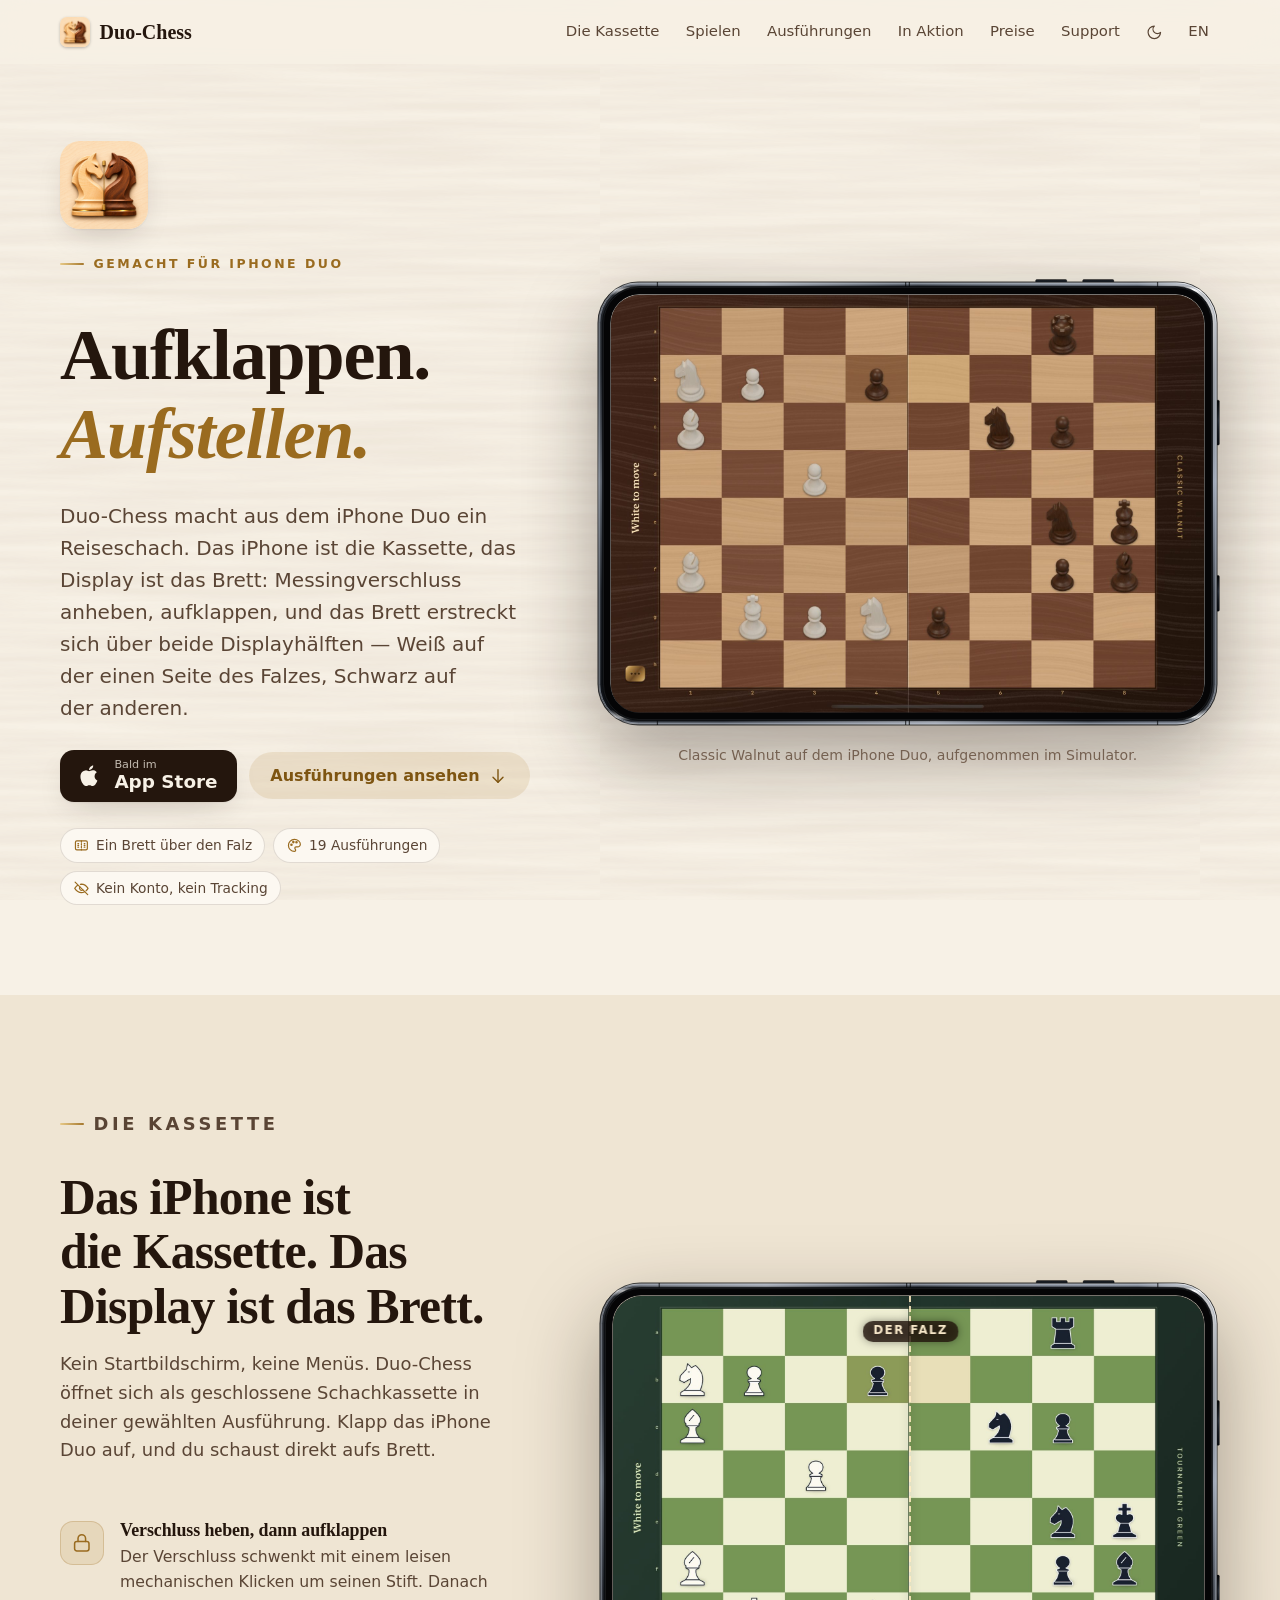
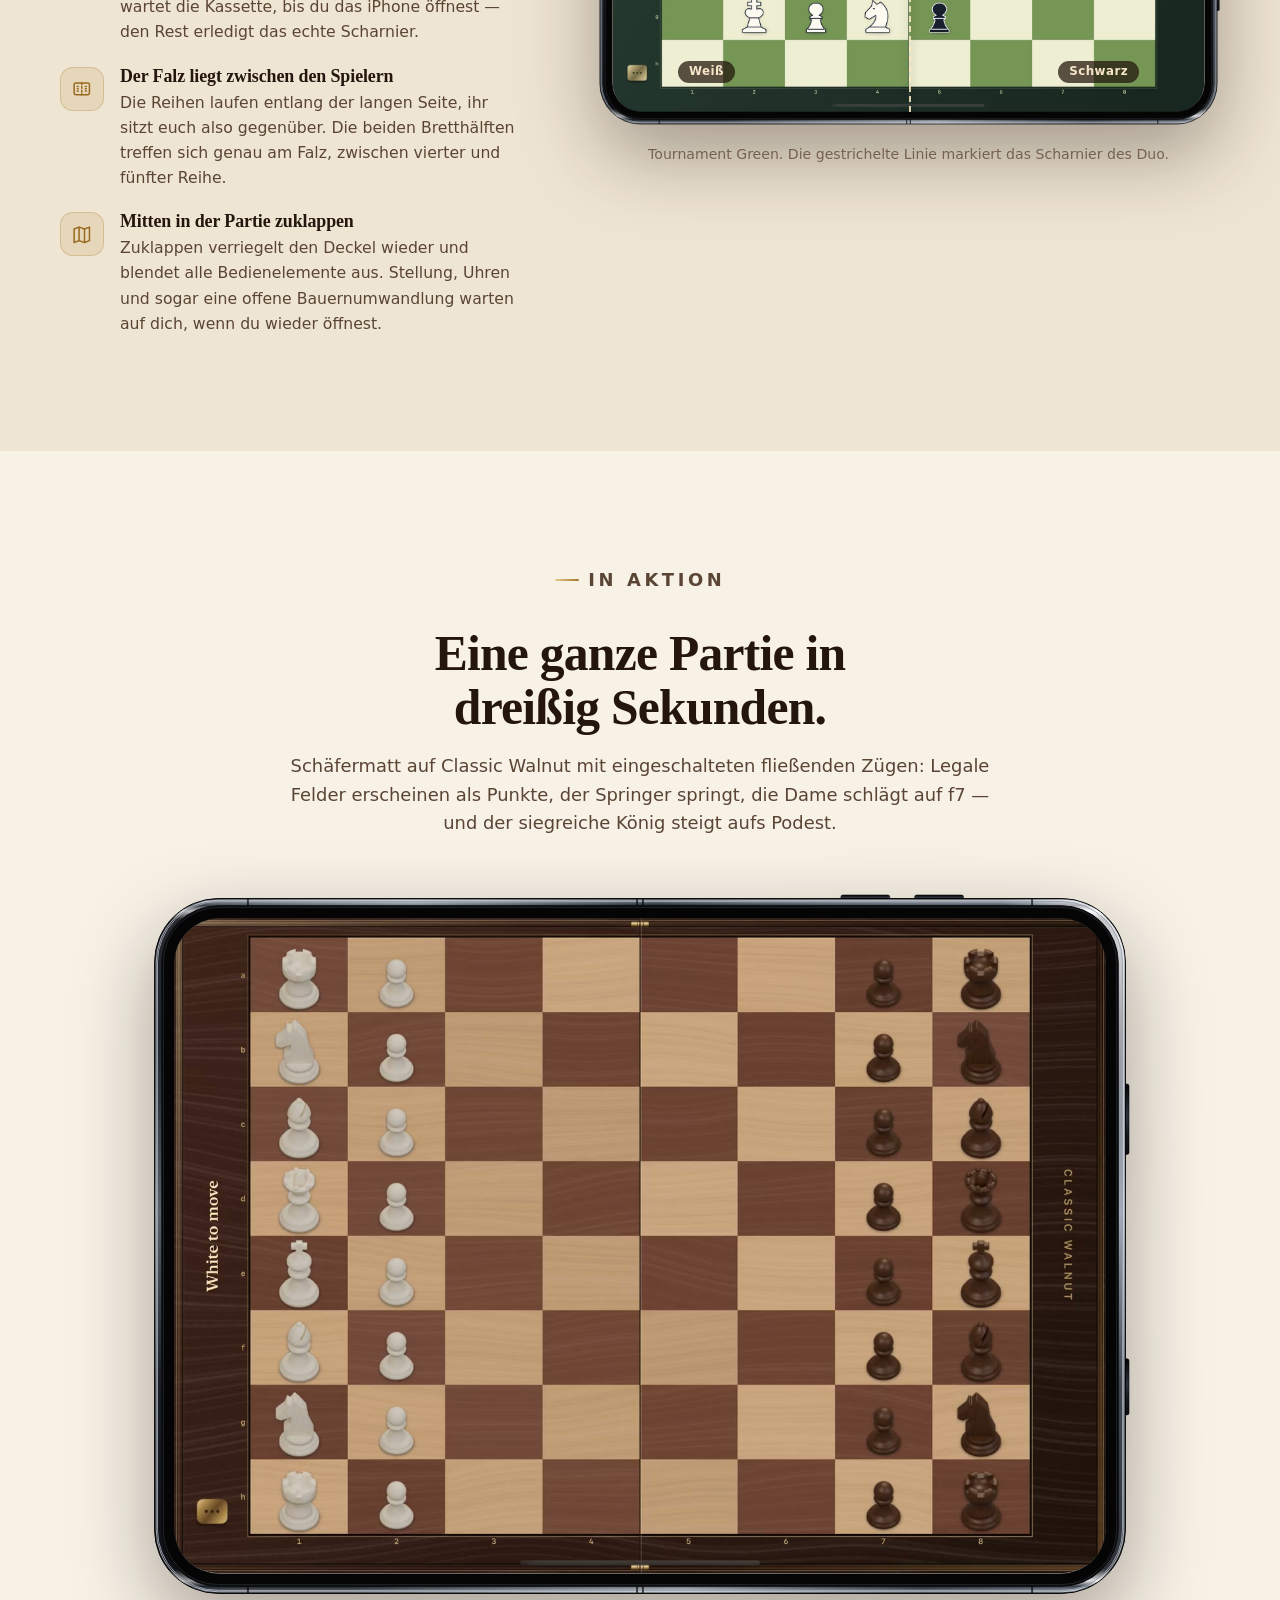
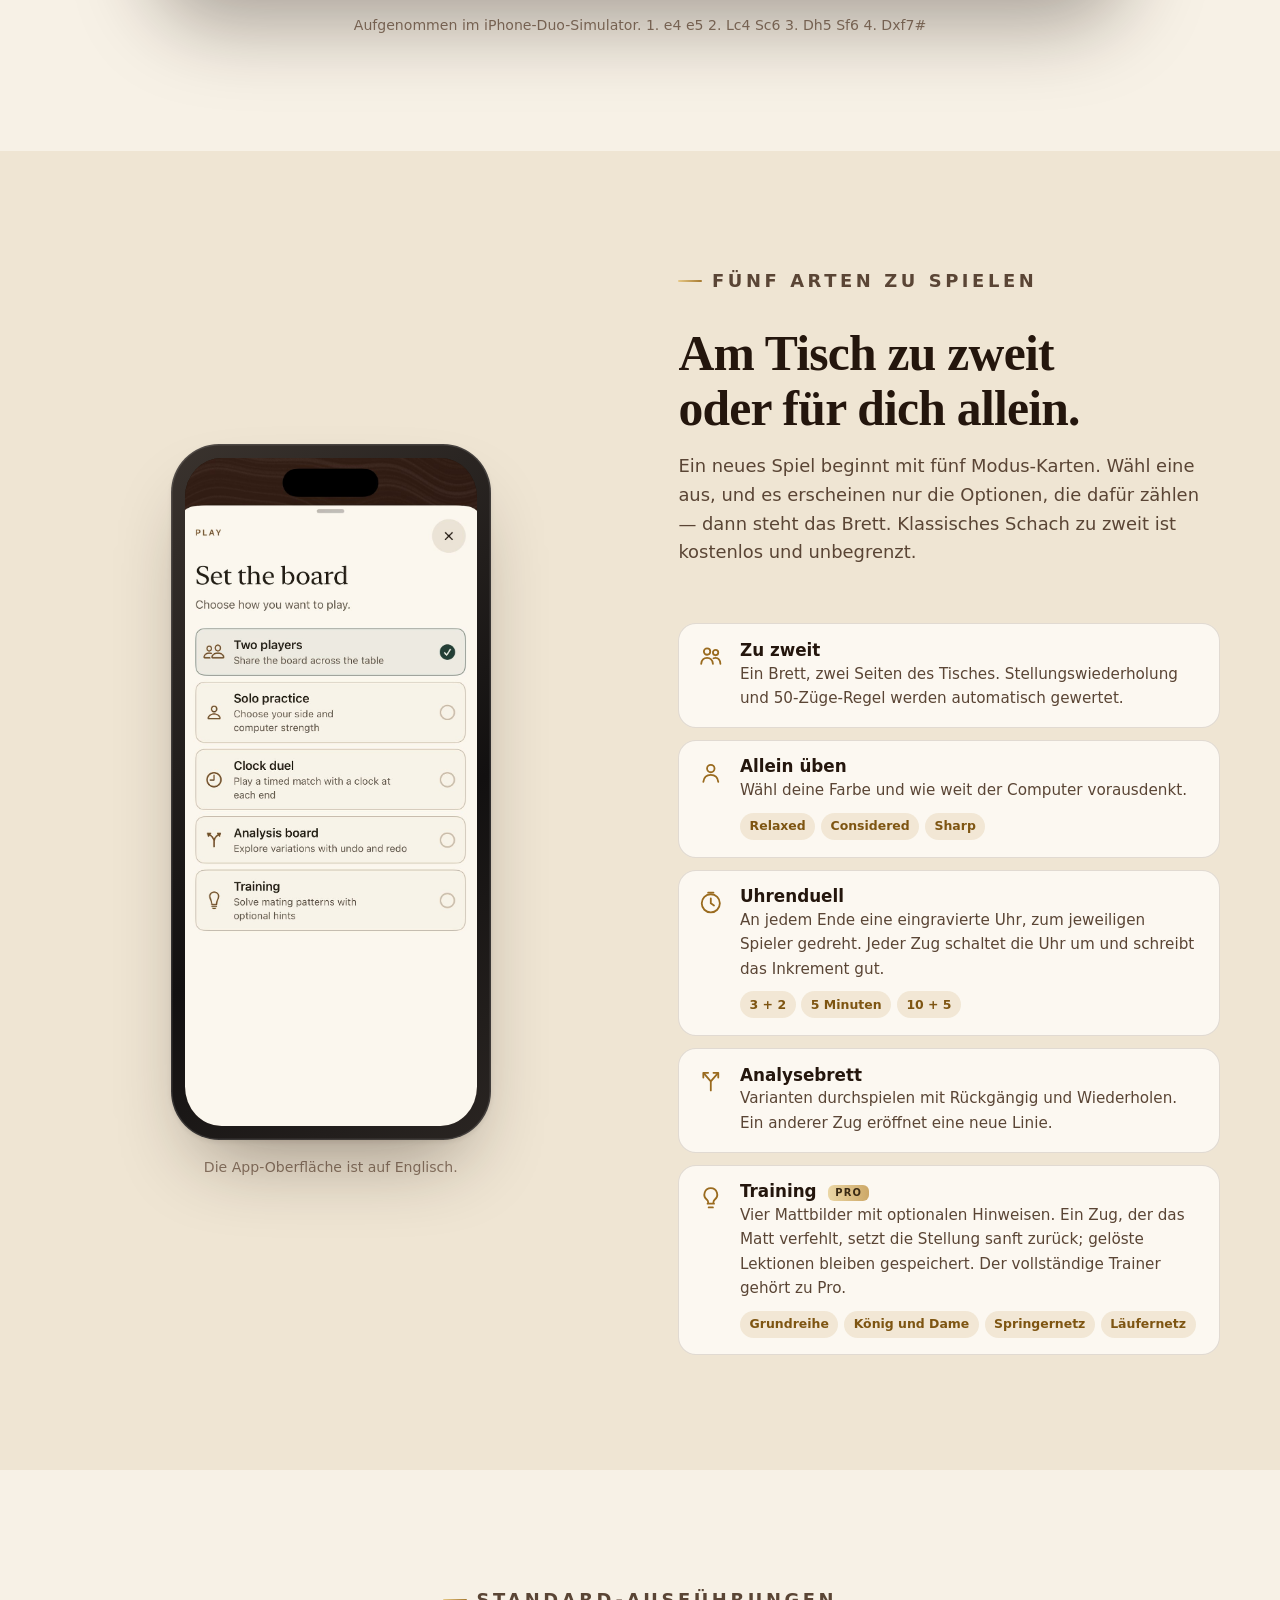
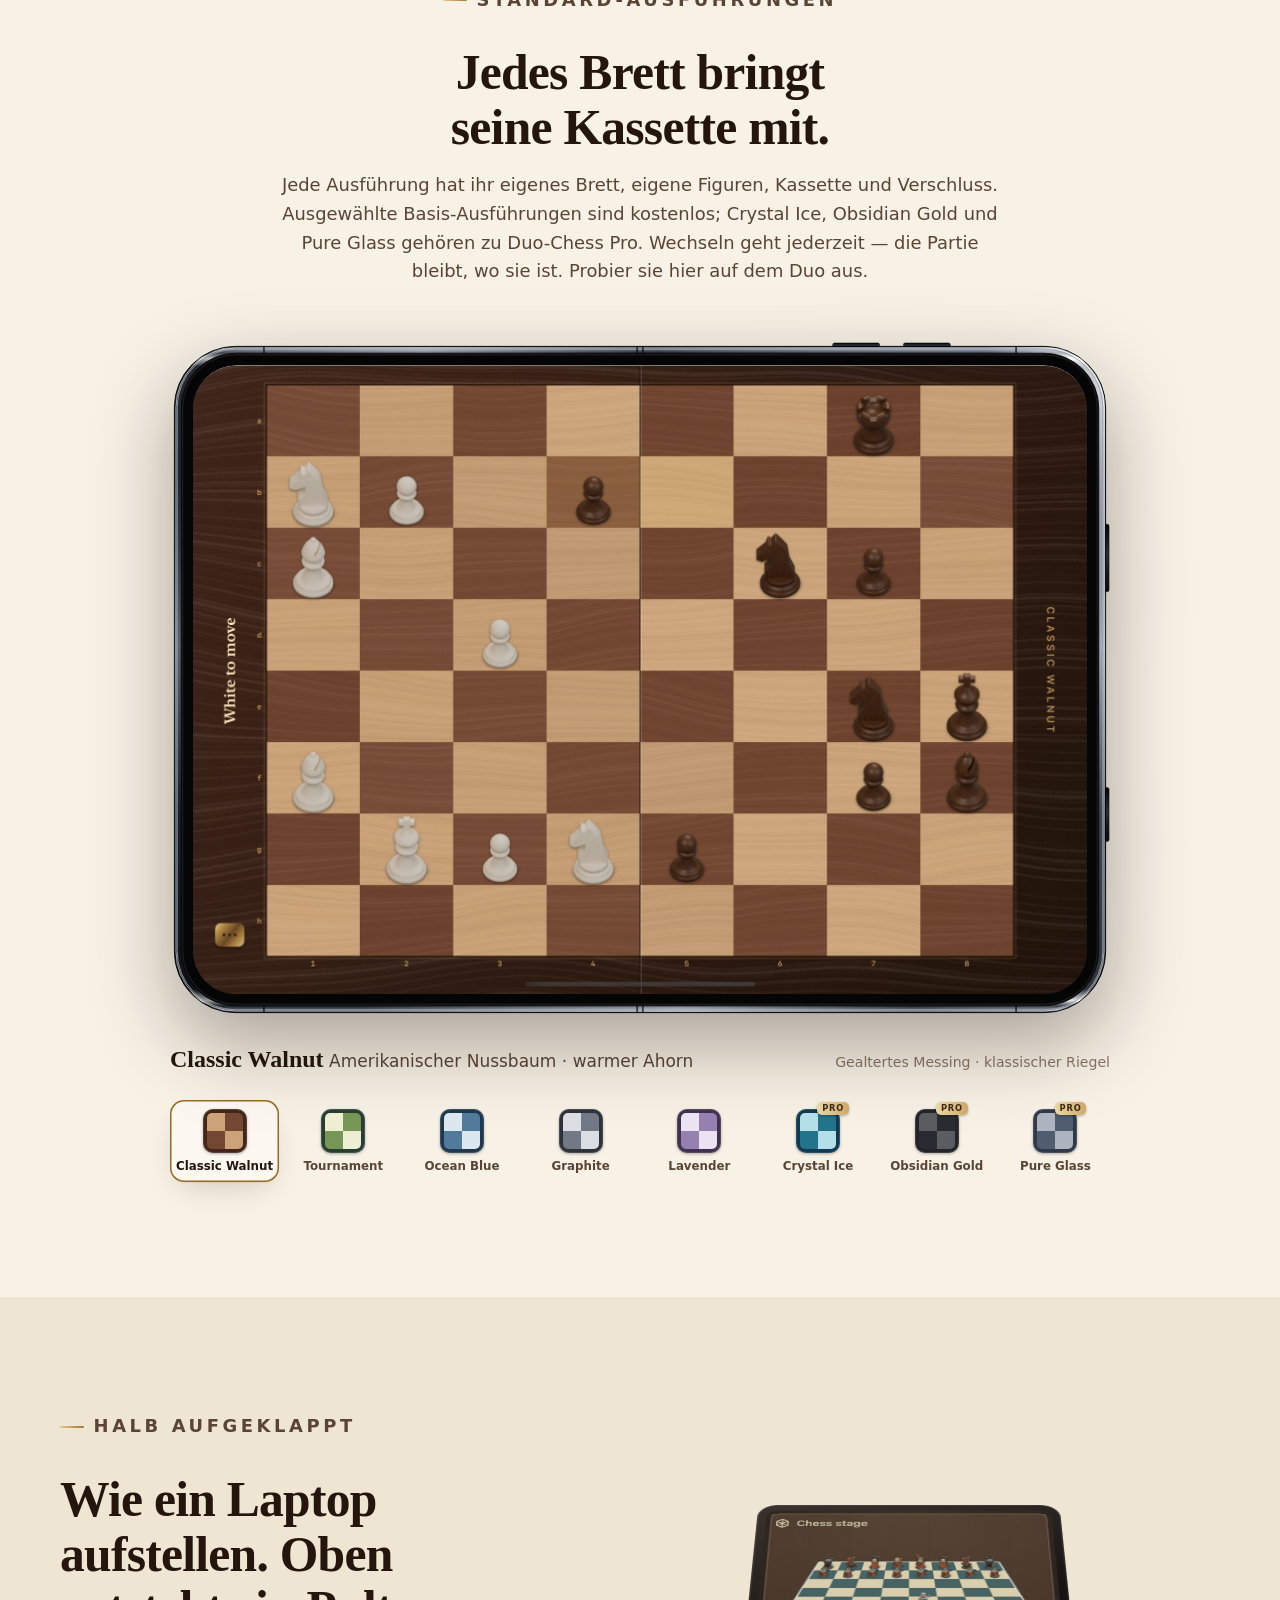
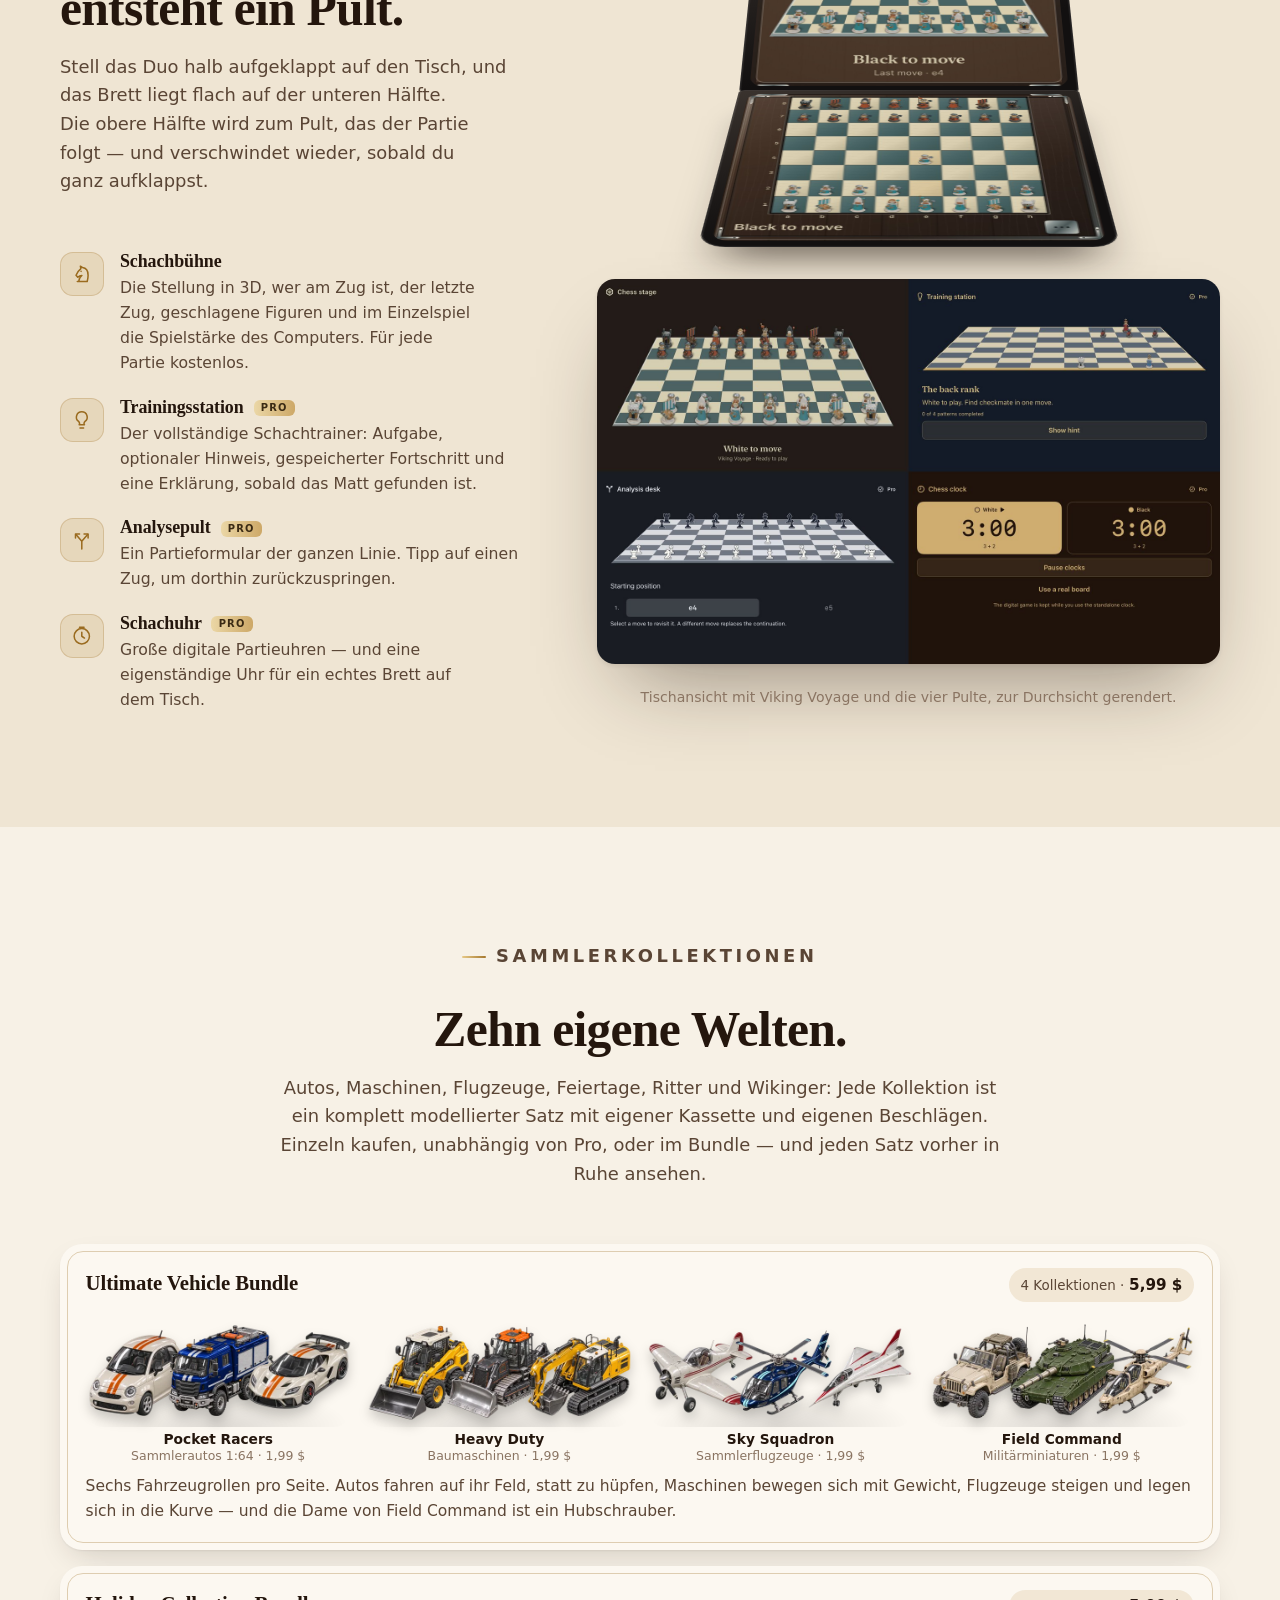
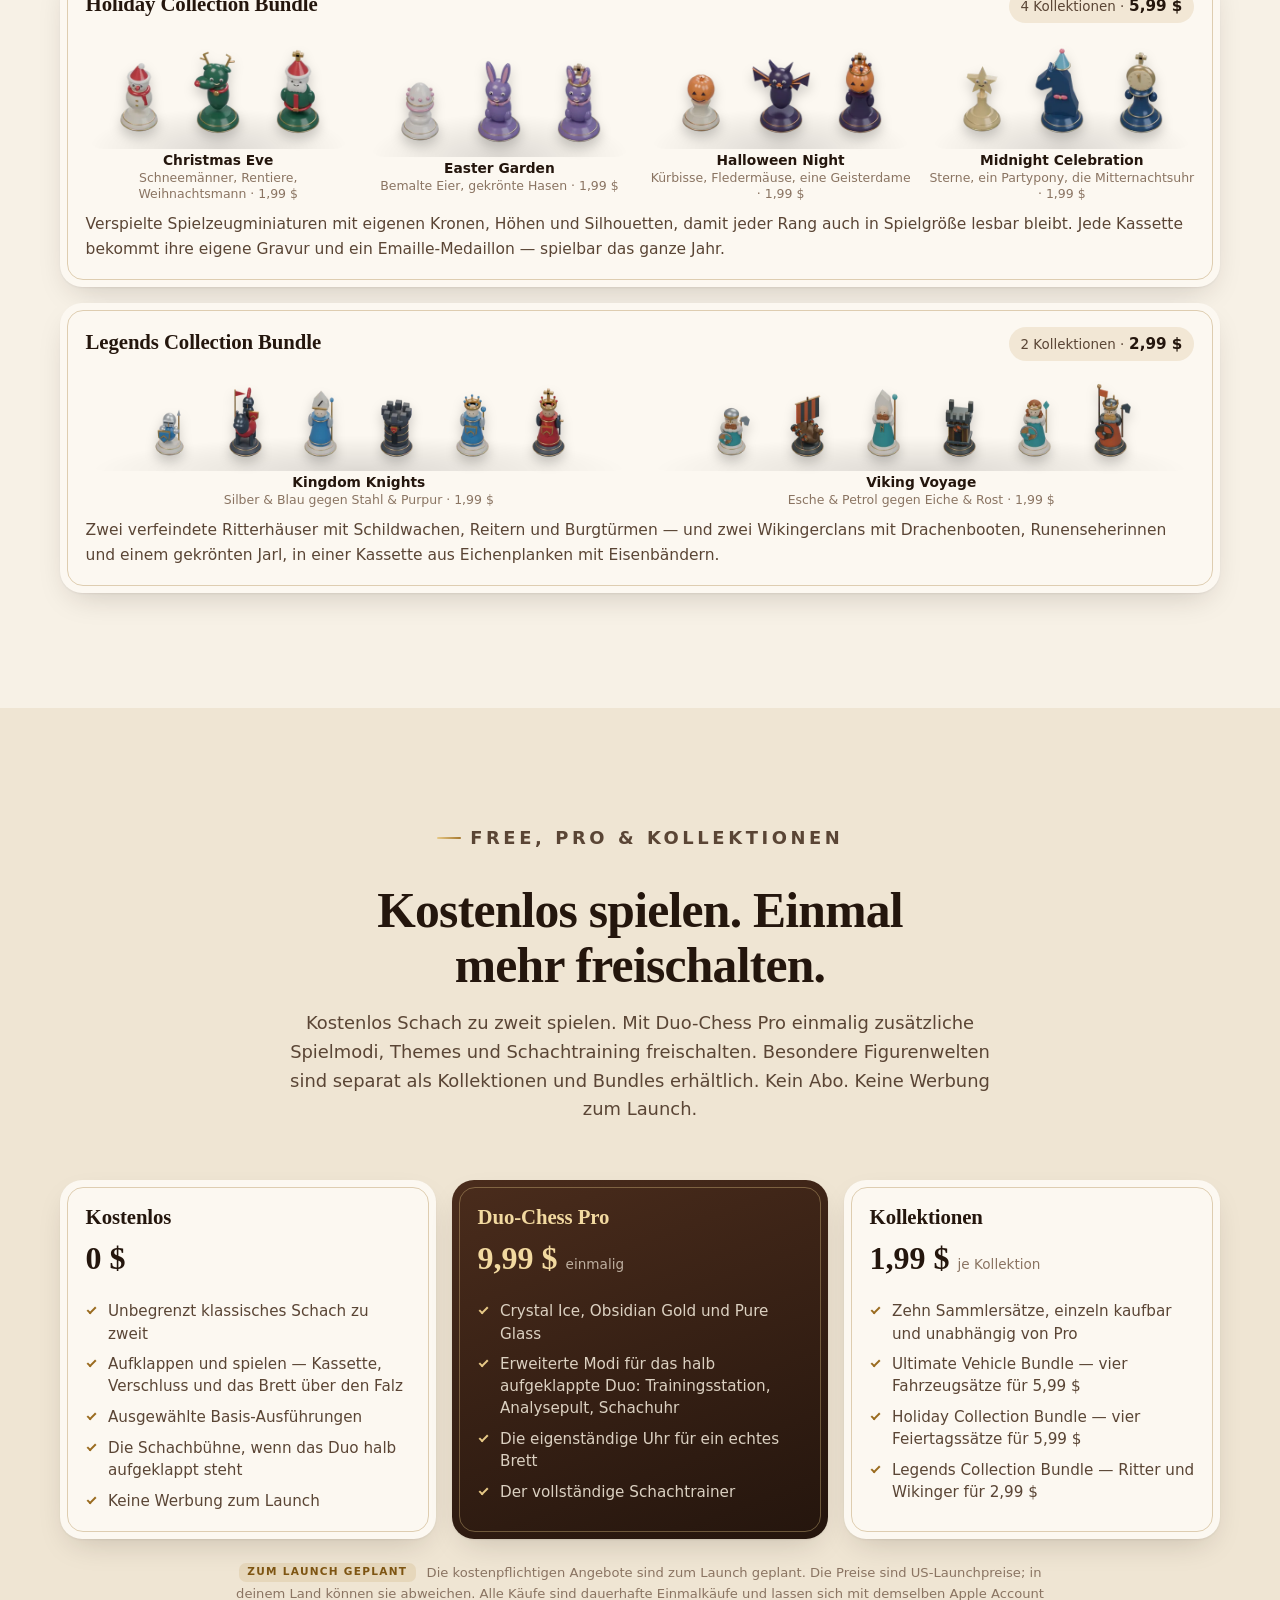
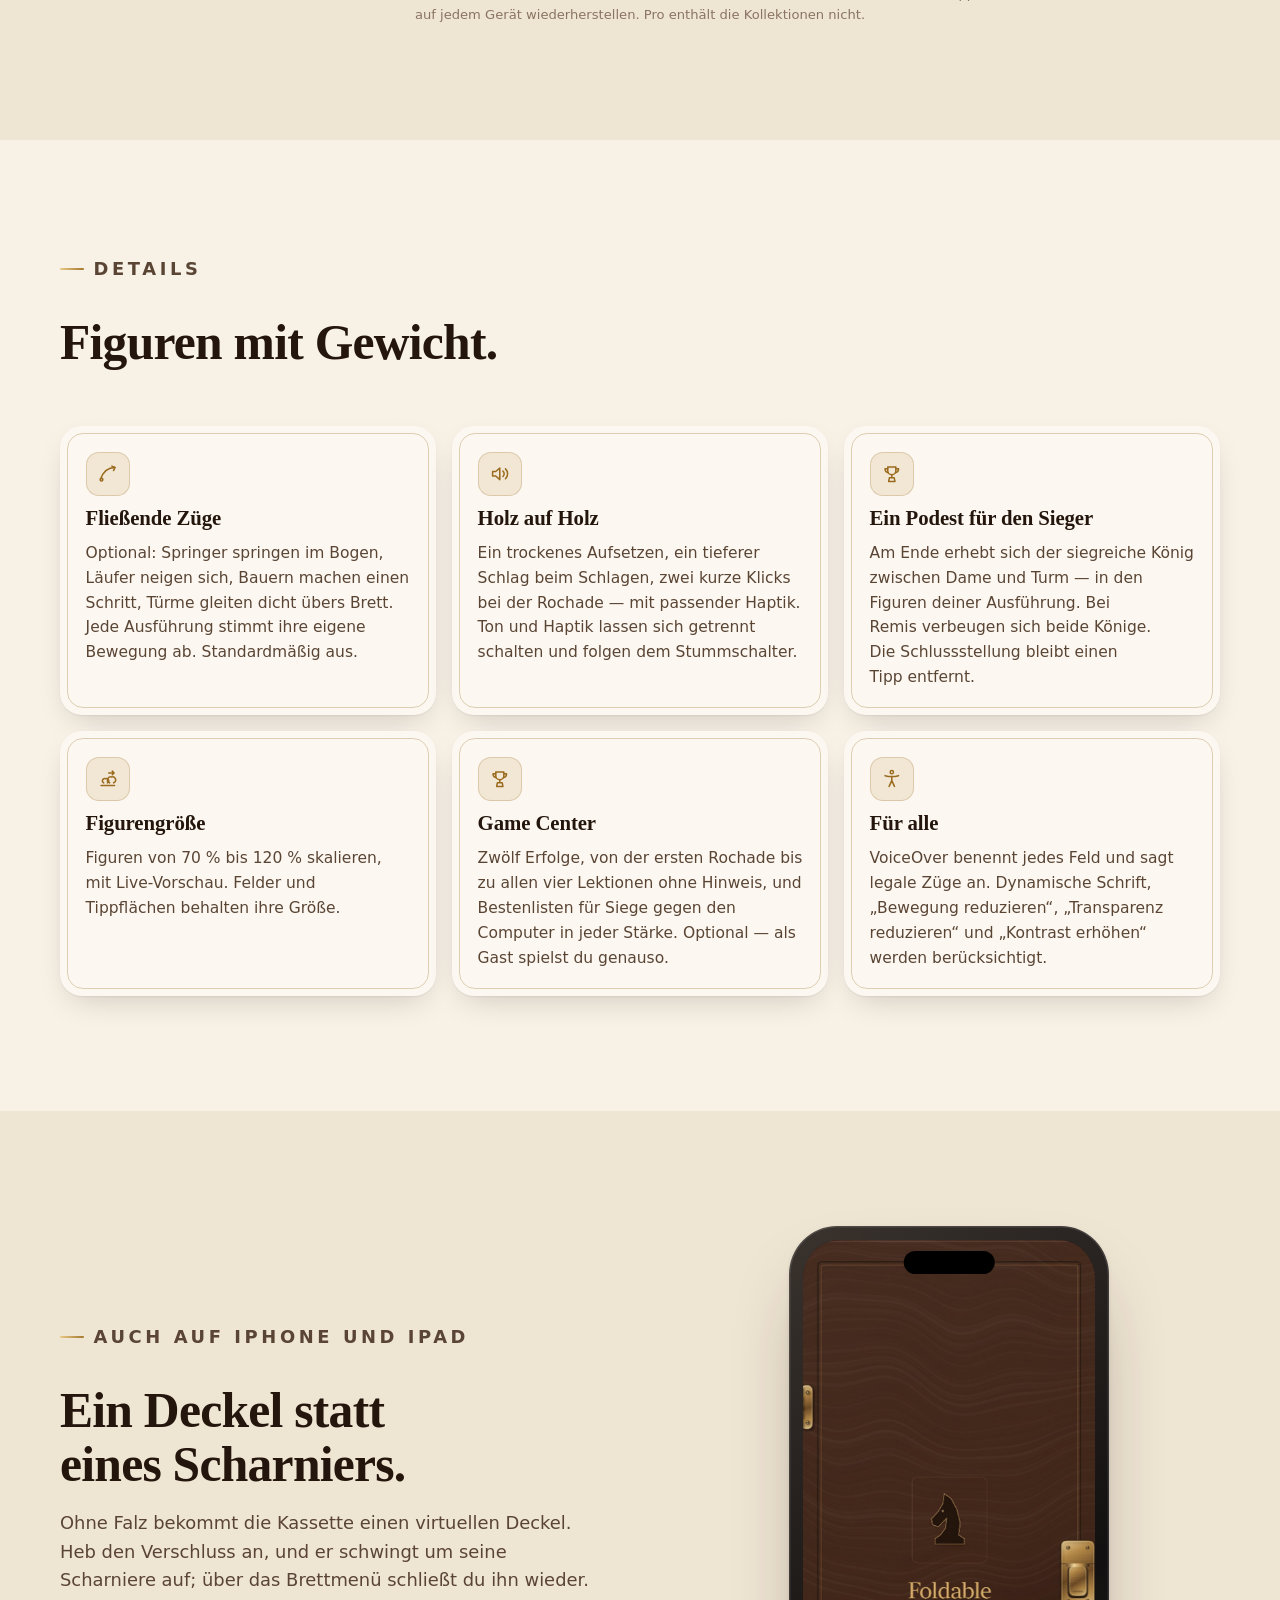
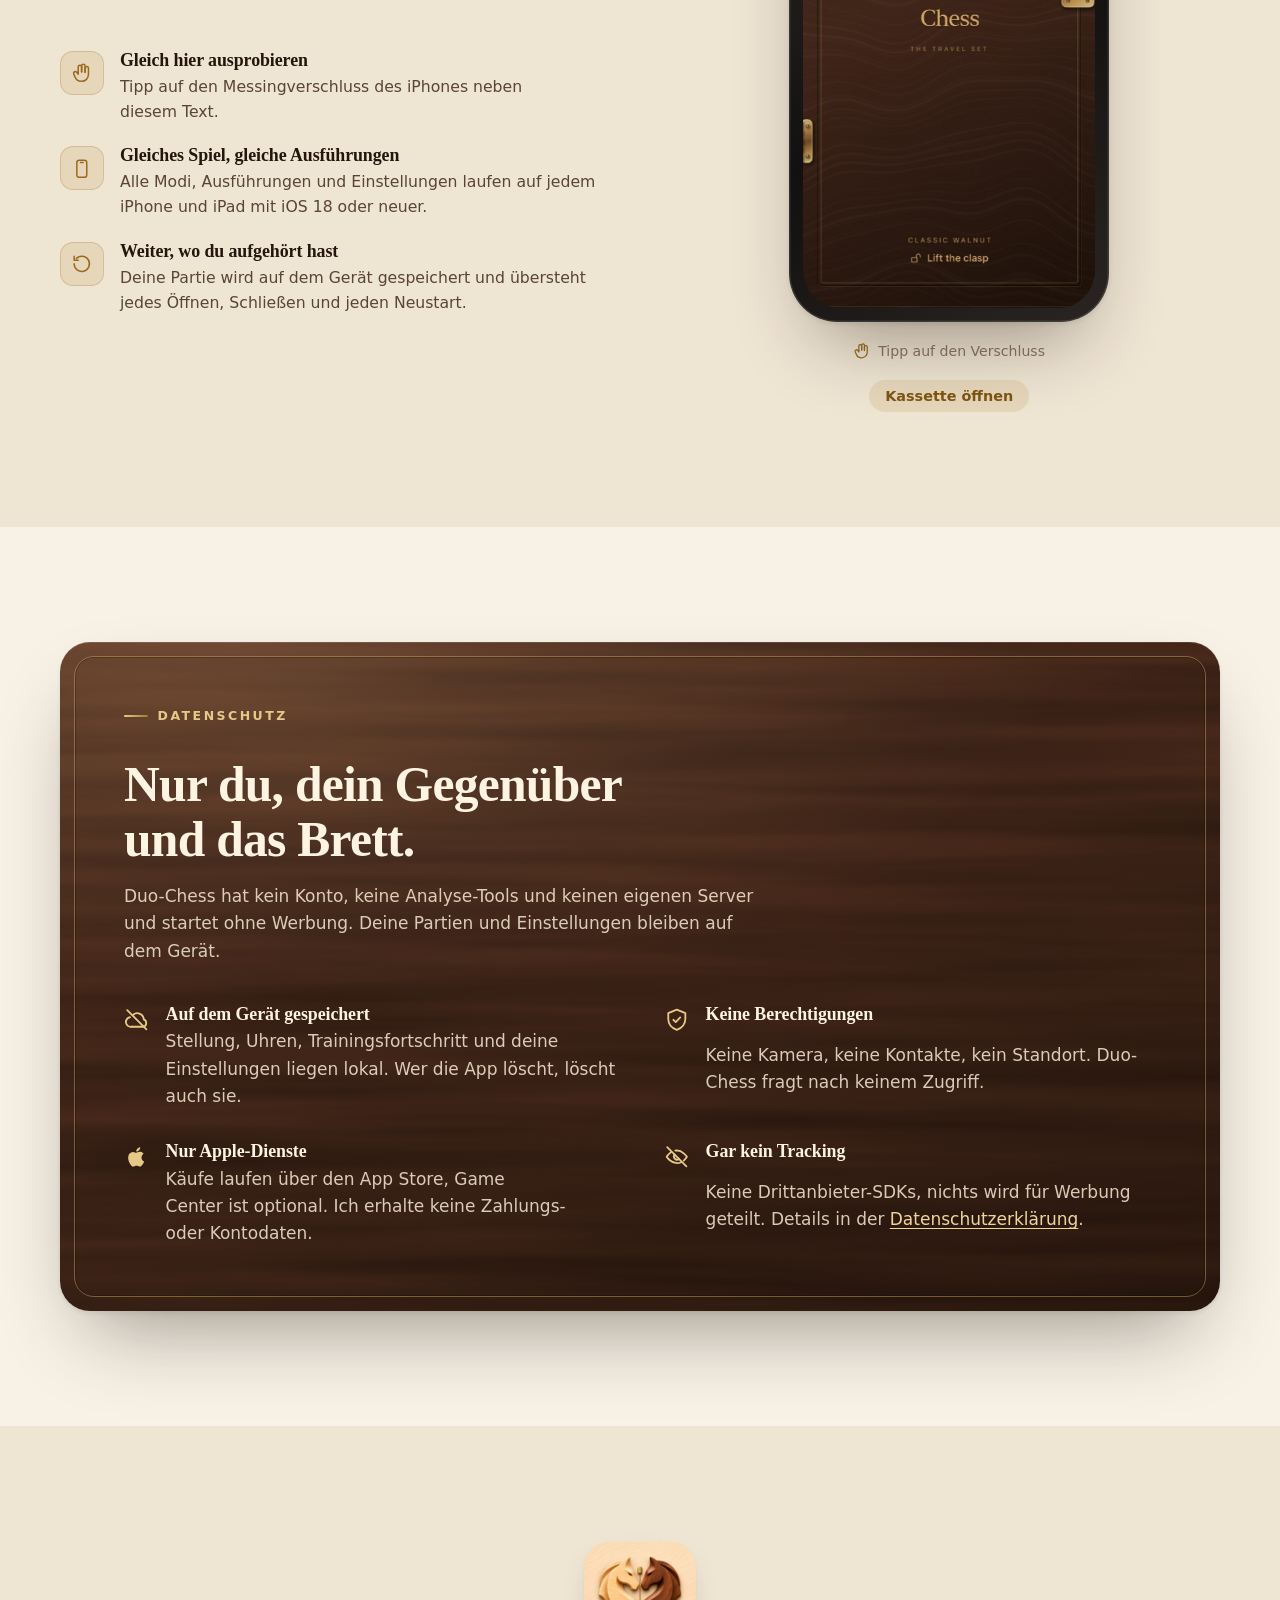
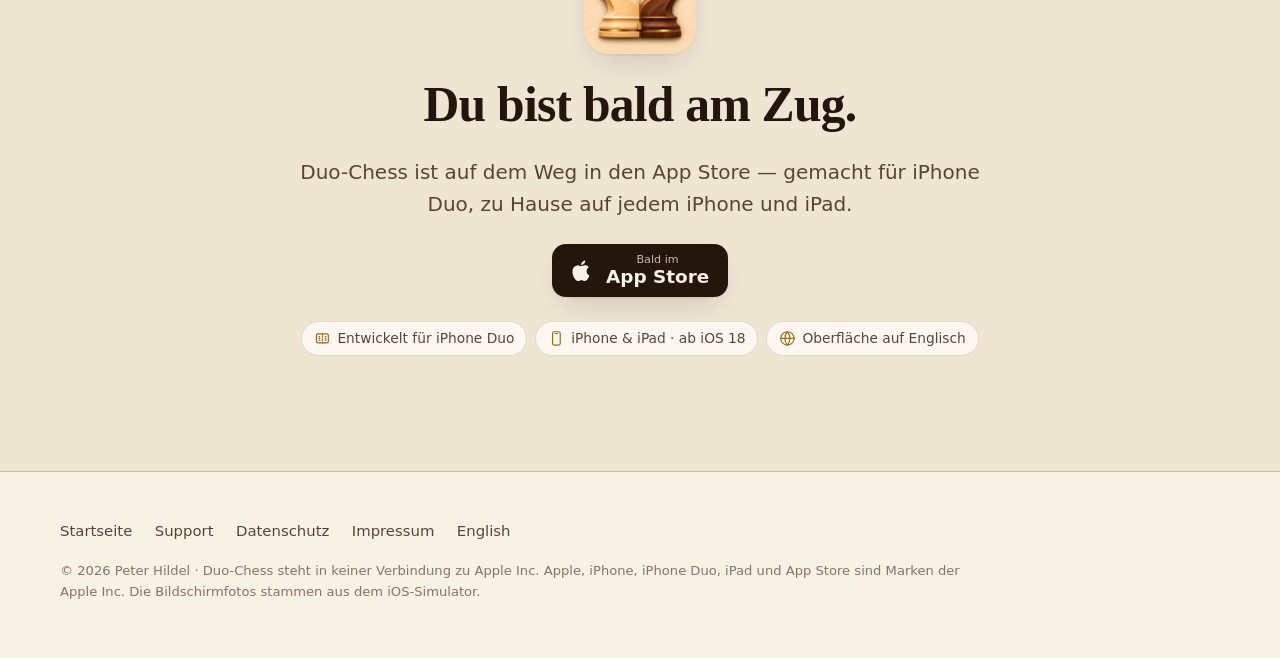
==== index-de.html @ 52a71f58 "Add Duo-Chess landing page in English and German Static site for the iPhone Duo travel chess app: he" ====
<!DOCTYPE html>
<html lang="de">
<head>
  <meta charset="UTF-8">
  <meta name="viewport" content="width=device-width, initial-scale=1.0">
  <title>Duo-Chess — Ein Reiseschach für iPhone Duo</title>
  <meta name="description" content="Duo-Chess macht aus dem iPhone Duo ein Reiseschach: Verschluss öffnen, iPhone aufklappen, und das Brett erstreckt sich über beide Displayhälften. Zu zweit, gegen den Computer, mit Schachuhr, Analyse und Training. Zu zweit kostenlos; Pro und Sammlerkollektionen als Einmalkauf. Kein Konto, kein Tracking.">
  <link rel="alternate" hreflang="en" href="index.html">
  <link rel="alternate" hreflang="de" href="index-de.html">
  <link rel="alternate" hreflang="x-default" href="index.html">
  <meta name="theme-color" content="#F7F1E6" media="(prefers-color-scheme: light)">
  <meta name="theme-color" content="#170F0A" media="(prefers-color-scheme: dark)">
  <meta property="og:type" content="website">
  <meta property="og:title" content="Duo-Chess — Ein Reiseschach für iPhone Duo">
  <meta property="og:description" content="Klapp dein iPhone Duo auf, und die Schachkassette öffnet sich mit. Das Brett erstreckt sich über beide Displayhälften.">
  <meta property="og:image" content="assets/img/og-image.jpg">
  <meta property="og:locale" content="de">
  <meta property="og:locale:alternate" content="en">
  <meta name="twitter:card" content="summary_large_image">
  <link rel="icon" href="assets/favicon-64.png" sizes="64x64" type="image/png">
  <link rel="icon" href="assets/favicon-32.png" sizes="32x32" type="image/png">
  <link rel="apple-touch-icon" href="assets/apple-touch-icon.png">
  <script>
    (function () {
      try {
        var saved = localStorage.getItem('theme');
        if (saved === 'dark' || (!saved && matchMedia('(prefers-color-scheme: dark)').matches))
          document.documentElement.classList.add('dark');
      } catch (e) {}
    })();
  </script>
  <link rel="stylesheet" href="assets/landing.css?v=3">
</head>
<body>
<a class="skip" href="#main">Zum Inhalt springen</a>

<div id="nav-top" aria-hidden="true"></div>
<nav class="nav">
  <div class="wrap nav-inner">
    <a class="brand" href="index-de.html">
      <img src="assets/icon-256.png" alt="" width="30" height="30">
      <span>Duo-Chess</span>
    </a>
    <div class="nav-right">
      <a class="nav-link hide-sm" href="#fold">Die Kassette</a>
      <a class="nav-link hide-sm" href="#play">Spielen</a>
      <a class="nav-link hide-sm" href="#finishes">Ausführungen</a>
      <a class="nav-link hide-sm" href="#game">In Aktion</a>
      <a class="nav-link hide-sm" href="#pricing">Preise</a>
      <a class="nav-link hide-sm" href="support-de.html">Support</a>
      <button id="theme-toggle" class="icon-btn" type="button" aria-label="Zwischen hell und dunkel wechseln" aria-pressed="false">
        <svg class="ico" id="theme-icon" aria-hidden="true"><use href="assets/icons.svg#i-moon"/></svg>
      </button>
      <a class="nav-link" href="index.html" hreflang="en" lang="en">EN</a>
    </div>
  </div>
</nav>

<main id="main">

  <!-- ============================ Hero ============================ -->
  <section class="hero">
    <div class="wrap hero-grid">
      <div class="hero-copy">
        <img class="hero-icon" src="assets/icon-512.png" alt="App-Symbol von Duo-Chess: ein Springer aus Ahorn und einer aus Nussbaum, die sich über einem Messingscharnier ansehen" width="88" height="88">
        <p class="eyebrow">Gemacht für iPhone Duo</p>
        <h1>Aufklappen.<br><span class="accent">Aufstellen.</span></h1>
        <p class="lede">
          Duo-Chess macht aus dem iPhone Duo ein Reiseschach. Das iPhone ist die Kassette,
          das Display ist das Brett: Messingverschluss anheben, aufklappen, und das Brett
          erstreckt sich über beide Displayhälften — Weiß auf der einen Seite des Falzes,
          Schwarz auf der anderen.
        </p>
        <div class="btn-row">
          <span class="store-badge" aria-label="Bald im App Store">
            <svg class="ico" aria-hidden="true"><use href="assets/icons.svg#i-apple"/></svg>
            <span><small>Bald im</small><b>App Store</b></span>
          </span>
          <a class="btn btn-secondary" href="#finishes">
            Ausführungen ansehen
            <svg class="ico" aria-hidden="true"><use href="assets/icons.svg#i-arrow-down"/></svg>
          </a>
        </div>
        <div class="pill-row">
          <span class="pill"><svg class="ico" aria-hidden="true"><use href="assets/icons.svg#i-hinge"/></svg> Ein Brett über den Falz</span>
          <span class="pill"><svg class="ico" aria-hidden="true"><use href="assets/icons.svg#i-palette"/></svg> 19 Ausführungen</span>
          <span class="pill"><svg class="ico" aria-hidden="true"><use href="assets/icons.svg#i-eye-off"/></svg> Kein Konto, kein Tracking</span>
        </div>
      </div>

      <figure class="hero-figure">
        <div class="duo">
          <div class="screen">
            <img src="assets/img/duo-walnut.jpg" alt="Duo-Chess auf dem aufgeklappten iPhone Duo: ein Brett „Classic Walnut“ aus Nussbaum und Ahorn füllt das ganze innere Display, links die Ahornfiguren, rechts die Nussbaumfiguren, auf der Leiste steht „White to move“." width="1800" height="1266">
          </div>
        </div>
        <figcaption>Classic Walnut auf dem iPhone Duo, aufgenommen im Simulator.</figcaption>
      </figure>
    </div>
  </section>

  <!-- ============================ The case ============================ -->
  <section class="block tinted" id="fold">
    <div class="wrap split wide-right">
      <div class="reveal">
        <div class="section-head">
          <p class="eyebrow">Die Kassette</p>
          <h2>Das iPhone ist die Kassette. Das Display ist das Brett.</h2>
          <p>
            Kein Startbildschirm, keine Menüs. Duo-Chess öffnet sich als geschlossene
            Schachkassette in deiner gewählten Ausführung. Klapp das iPhone Duo auf, und du
            schaust direkt aufs Brett.
          </p>
        </div>
        <ul class="feature-list">
          <li>
            <span class="badge"><svg class="ico" aria-hidden="true"><use href="assets/icons.svg#i-lock"/></svg></span>
            <h3>Verschluss heben, dann aufklappen</h3>
            <p>Der Verschluss schwenkt mit einem leisen mechanischen Klicken um seinen Stift. Danach wartet die Kassette, bis du das iPhone öffnest — den Rest erledigt das echte Scharnier.</p>
          </li>
          <li>
            <span class="badge"><svg class="ico" aria-hidden="true"><use href="assets/icons.svg#i-hinge"/></svg></span>
            <h3>Der Falz liegt zwischen den Spielern</h3>
            <p>Die Reihen laufen entlang der langen Seite, ihr sitzt euch also gegenüber. Die beiden Brett­hälften treffen sich genau am Falz, zwischen vierter und fünfter Reihe.</p>
          </li>
          <li>
            <span class="badge"><svg class="ico" aria-hidden="true"><use href="assets/icons.svg#i-fold"/></svg></span>
            <h3>Mitten in der Partie zuklappen</h3>
            <p>Zuklappen verriegelt den Deckel wieder und blendet alle Bedienelemente aus. Stellung, Uhren und sogar eine offene Bauernumwandlung warten auf dich, wenn du wieder öffnest.</p>
          </li>
        </ul>
      </div>
      <figure class="reveal" style="margin:0">
        <div class="duo">
          <div class="screen">
            <img src="assets/img/duo-tournament.jpg" alt="Eine laufende Partie in der Ausführung Tournament Green: elfenbeinfarbene und salbeigrüne Felder über beide Hälften des iPhone-Duo-Displays." width="1800" height="1266" loading="lazy">
            <span class="fold-mark" aria-hidden="true"><span>Der Falz</span></span>
            <span class="side-tag l" aria-hidden="true">Weiß</span>
            <span class="side-tag r" aria-hidden="true">Schwarz</span>
          </div>
        </div>
        <p class="fig-note" style="margin-top:1rem">Tournament Green. Die gestrichelte Linie markiert das Scharnier des Duo.</p>
      </figure>
    </div>
  </section>

  <!-- ============================ In action ============================ -->
  <section class="block" id="game">
    <div class="wrap">
      <div class="section-head center reveal">
        <p class="eyebrow">In Aktion</p>
        <h2>Eine ganze Partie in dreißig Sekunden.</h2>
        <p>Schäfermatt auf Classic Walnut mit eingeschalteten fließenden Zügen: Legale Felder erscheinen als Punkte, der Springer springt, die Dame schlägt auf f7 — und der siegreiche König steigt aufs Podest.</p>
      </div>
      <figure class="reveal game-figure">
        <div class="duo">
          <div class="screen">
            <video src="assets/img/duo-game.mp4" poster="assets/img/duo-game-poster.jpg" autoplay muted loop playsinline preload="metadata" width="1440" height="1012"
                   aria-label="Aufnahme auf dem iPhone Duo: eine Partie zu zweit auf Classic Walnut. Nach 1. e4 e5 2. Lc4 Sc6 3. Dh5 Sf6 4. Dxf7 matt erscheint eine Karte „White wins“, auf der sich der weiße König zwischen Dame und Turm auf einem Podest erhebt."></video>
          </div>
        </div>
        <figcaption class="fig-note">Aufgenommen im iPhone-Duo-Simulator. 1. e4 e5 2. Lc4 Sc6 3. Dh5 Sf6 4. Dxf7#</figcaption>
      </figure>
    </div>
  </section>

  <!-- ============================ Play ============================ -->
  <section class="block tinted" id="play">
    <div class="wrap split flip">
      <div class="reveal">
        <div class="section-head">
          <p class="eyebrow">Fünf Arten zu spielen</p>
          <h2>Am Tisch zu zweit oder für dich allein.</h2>
          <p>
            Ein neues Spiel beginnt mit fünf Modus-Karten. Wähl eine aus, und es erscheinen nur
            die Optionen, die dafür zählen — dann steht das Brett. Klassisches Schach zu zweit ist kostenlos und unbegrenzt.
          </p>
        </div>
        <ul class="modes">
          <li class="mode">
            <svg class="ico" aria-hidden="true"><use href="assets/icons.svg#i-people"/></svg>
            <h3>Zu zweit</h3>
            <p>Ein Brett, zwei Seiten des Tisches. Stellungswiederholung und 50-Züge-Regel werden automatisch gewertet.</p>
          </li>
          <li class="mode">
            <svg class="ico" aria-hidden="true"><use href="assets/icons.svg#i-user"/></svg>
            <h3>Allein üben</h3>
            <p>Wähl deine Farbe und wie weit der Computer vorausdenkt.</p>
            <div class="chips"><span class="chip">Relaxed</span><span class="chip">Considered</span><span class="chip">Sharp</span></div>
          </li>
          <li class="mode">
            <svg class="ico" aria-hidden="true"><use href="assets/icons.svg#i-clock"/></svg>
            <h3>Uhrenduell</h3>
            <p>An jedem Ende eine eingravierte Uhr, zum jeweiligen Spieler gedreht. Jeder Zug schaltet die Uhr um und schreibt das Inkrement gut.</p>
            <div class="chips"><span class="chip">3 + 2</span><span class="chip">5 Minuten</span><span class="chip">10 + 5</span></div>
          </li>
          <li class="mode">
            <svg class="ico" aria-hidden="true"><use href="assets/icons.svg#i-branch"/></svg>
            <h3>Analysebrett</h3>
            <p>Varianten durchspielen mit Rückgängig und Wiederholen. Ein anderer Zug eröffnet eine neue Linie.</p>
          </li>
          <li class="mode">
            <svg class="ico" aria-hidden="true"><use href="assets/icons.svg#i-bulb"/></svg>
            <h3>Training <span class="pro-tag">Pro</span></h3>
            <p>Vier Mattbilder mit optionalen Hinweisen. Ein Zug, der das Matt verfehlt, setzt die Stellung sanft zurück; gelöste Lektionen bleiben gespeichert. Der vollständige Trainer gehört zu Pro.</p>
            <div class="chips"><span class="chip">Grundreihe</span><span class="chip">König und Dame</span><span class="chip">Springernetz</span><span class="chip">Läufernetz</span></div>
          </li>
        </ul>
      </div>
      <div class="reveal" style="display:grid;justify-items:center">
        <div class="phone">
          <div class="screen">
            <img src="assets/img/phone-modes.jpg" alt="Das Blatt „Set the board“ in Duo-Chess: Karten für Two players, Solo practice, Clock duel, Analysis board und Training auf elfenbeinfarbenem Papier." width="900" height="1957" loading="lazy">
            <span class="island" aria-hidden="true"></span>
          </div>
        </div>
        <p class="fig-note" style="margin-top:1rem">Die App-Oberfläche ist auf Englisch.</p>
      </div>
    </div>
  </section>

  <!-- ============================ Finishes ============================ -->
  <section class="block" id="finishes">
    <div class="wrap">
      <div class="section-head center reveal">
        <p class="eyebrow">Standard-Ausführungen</p>
        <h2>Jedes Brett bringt seine Kassette mit.</h2>
        <p>
          Jede Ausführung hat ihr eigenes Brett, eigene Figuren, Kassette und Verschluss. Ausgewählte
          Basis-Ausführungen sind kostenlos; Crystal Ice, Obsidian Gold und Pure Glass
          gehören zu Duo-Chess Pro. Wechseln geht jederzeit — die Partie bleibt, wo sie ist.
          Probier sie hier auf dem Duo aus.
        </p>
      </div>
      <div class="finish-stage reveal" data-finishes>
        <div class="duo">
          <div class="screen">
            <img class="on" data-key="walnut" src="assets/img/duo-walnut.jpg" alt="Das Brett Classic Walnut auf dem iPhone Duo." width="1800" height="1266" loading="lazy">
          </div>
        </div>
        <div class="finish-meta" aria-live="polite">
          <div><b data-finish-name>Classic Walnut</b><span class="pro-tag" data-finish-pro hidden>Pro</span> <span data-finish-sub>Amerikanischer Nussbaum · warmer Ahorn</span></div>
          <small data-finish-metal>Gealtertes Messing · klassischer Riegel</small>
        </div>
        <div class="finish-picker" role="group" aria-label="Ausführung wählen">
          <button class="finish-btn" type="button" aria-pressed="true" data-finish="walnut" data-src="assets/img/duo-walnut.jpg"
                  data-name="Classic Walnut" data-sub="Amerikanischer Nussbaum · warmer Ahorn" data-metal="Gealtertes Messing · klassischer Riegel"
                  data-alt="Das Brett Classic Walnut auf dem iPhone Duo.">
            <span class="sq" style="--l:#CCA378;--d:#734731;--r:#42261A"><i></i></span>Classic Walnut</button>
          <button class="finish-btn" type="button" aria-pressed="false" data-finish="tournament" data-src="assets/img/duo-tournament.jpg"
                  data-name="Tournament Green" data-sub="Flaches Staunton · Salbei & Elfenbein" data-metal="Satiniertes Messing · Feldverschluss"
                  data-alt="Das Brett Tournament Green auf dem iPhone Duo: flache Staunton-Figuren auf elfenbeinfarbenen und salbeigrünen Feldern.">
            <span class="sq" style="--l:#EEEED2;--d:#769656;--r:#283D32"><i></i></span>Tournament</button>
          <button class="finish-btn" type="button" aria-pressed="false" data-finish="ocean" data-src="assets/img/duo-ocean.jpg"
                  data-name="Ocean Blue" data-sub="Fließende Konturen · Blau & Nebel" data-metal="Gebürstetes Nickel · Marine-Knebel"
                  data-alt="Das Brett Ocean Blue auf dem iPhone Duo: Figuren mit fließenden Konturen auf nebelgrauen und tiefblauen Feldern.">
            <span class="sq" style="--l:#DCE8EF;--d:#527A9B;--r:#20384D"><i></i></span>Ocean Blue</button>
          <button class="finish-btn" type="button" aria-pressed="false" data-finish="graphite" data-src="assets/img/duo-graphite.jpg"
                  data-name="Graphite" data-sub="Geometrische Figuren · Schiefer & Silber" data-metal="Gunmetal · Präzisionsriegel"
                  data-alt="Das Brett Graphite auf dem iPhone Duo: kantige Figuren auf silbernen und schiefergrauen Feldern.">
            <span class="sq" style="--l:#DADDE1;--d:#717985;--r:#2C313A"><i></i></span>Graphite</button>
          <button class="finish-btn" type="button" aria-pressed="false" data-finish="lavender" data-src="assets/img/duo-lavender.jpg"
                  data-name="Lavender" data-sub="Runde Figuren · Violett & Flieder" data-metal="Roségold · runder Verschluss"
                  data-alt="Das Brett Lavender auf dem iPhone Duo: weiche, runde Figuren auf fliederfarbenen und violetten Feldern.">
            <span class="sq" style="--l:#EBE3F2;--d:#9580AF;--r:#3F324F"><i></i></span>Lavender</button>
          <button class="finish-btn is-pro" data-pro="1" type="button" aria-pressed="false" data-finish="crystal" data-src="assets/img/duo-crystal.jpg"
                  data-name="Crystal Ice" data-sub="Klarer Kristall · Gletscherblau · Milchglas" data-metal="Platin · facettierter Verschluss"
                  data-alt="Das Brett Crystal Ice auf dem iPhone Duo: klare und türkisfarbene Glasfiguren auf einem mattierten blauen Brett mit feinen Rissen.">
            <span class="sq" style="--l:#B5DFE8;--d:#23738B;--r:#103A50"><i></i></span>Crystal Ice</button>
          <button class="finish-btn is-pro" data-pro="1" type="button" aria-pressed="false" data-finish="obsidian" data-src="assets/img/duo-obsidian.jpg"
                  data-name="Obsidian Gold" data-sub="Skulpturales Gold · schwarzes Titan · Marmor" data-metal="Champagnergold · monolithischer Riegel"
                  data-alt="Das Brett Obsidian Gold auf dem iPhone Duo: architektonische Figuren aus Gold und schwarzem Titan auf anthrazitfarbenem Marmor.">
            <span class="sq" style="--l:#5B5C60;--d:#292B30;--r:#232329"><i></i></span>Obsidian Gold</button>
          <button class="finish-btn is-pro" data-pro="1" type="button" aria-pressed="false" data-finish="glass" data-src="assets/img/duo-glass.jpg"
                  data-name="Pure Glass" data-sub="Klares & Rauchglas · satinierte Felder" data-metal="Poliertes Silber · Kapselverschluss"
                  data-alt="Das Brett Pure Glass auf dem iPhone Duo: Figuren aus klarem Glas und Rauchglas auf klaren und satinierten Feldern.">
            <span class="sq" style="--l:#ADB4BF;--d:#505C70;--r:#303949"><i></i></span>Pure Glass</button>
        </div>
      </div>
    </div>
  </section>

  <!-- ============================ Tabletop ============================ -->
  <section class="block tinted" id="tabletop">
    <div class="wrap split wide-right">
      <div class="reveal">
        <div class="section-head">
          <p class="eyebrow">Halb aufgeklappt</p>
          <h2>Wie ein Laptop aufstellen. Oben entsteht ein Pult.</h2>
          <p>
            Stell das Duo halb aufgeklappt auf den Tisch, und das Brett liegt flach auf der unteren
            Hälfte. Die obere Hälfte wird zum Pult, das der Partie folgt — und verschwindet wieder,
            sobald du ganz aufklappst.
          </p>
        </div>
        <ul class="feature-list">
          <li>
            <span class="badge"><svg class="ico" aria-hidden="true"><use href="assets/icons.svg#i-knight"/></svg></span>
            <h3>Schachbühne</h3>
            <p>Die Stellung in 3D, wer am Zug ist, der letzte Zug, geschlagene Figuren und im Einzelspiel die Spielstärke des Computers. Für jede Partie kostenlos.</p>
          </li>
          <li>
            <span class="badge"><svg class="ico" aria-hidden="true"><use href="assets/icons.svg#i-bulb"/></svg></span>
            <h3>Trainingsstation <span class="pro-tag">Pro</span></h3>
            <p>Der vollständige Schachtrainer: Aufgabe, optionaler Hinweis, gespeicherter Fortschritt und eine Erklärung, sobald das Matt gefunden ist.</p>
          </li>
          <li>
            <span class="badge"><svg class="ico" aria-hidden="true"><use href="assets/icons.svg#i-branch"/></svg></span>
            <h3>Analysepult <span class="pro-tag">Pro</span></h3>
            <p>Ein Partieformular der ganzen Linie. Tipp auf einen Zug, um dorthin zurückzuspringen.</p>
          </li>
          <li>
            <span class="badge"><svg class="ico" aria-hidden="true"><use href="assets/icons.svg#i-clock"/></svg></span>
            <h3>Schachuhr <span class="pro-tag">Pro</span></h3>
            <p>Große digitale Partieuhren — und eine eigenständige Uhr für ein echtes Brett auf dem Tisch.</p>
          </li>
        </ul>
      </div>
      <figure class="reveal tabletop-figure">
        <div class="tt" role="img" aria-label="Tischansicht mit Viking Voyage: Oben zeigt die Schachbühne die Stellung in 3D und „Black to move · Last move e4“, unten liegt das flache Brett.">
          <div class="tt-half tt-top"></div>
          <div class="tt-half tt-bottom"></div>
        </div>
        <img class="desks" src="assets/img/desks.jpg" alt="Die vier Pulte: Chess stage, Training station (Pro) mit „The back rank“, Analysis desk (Pro) mit Partieformular und Chess clock (Pro) mit zwei Uhren auf 3:00." width="1488" height="920" loading="lazy">
        <figcaption class="fig-note">Tischansicht mit Viking Voyage und die vier Pulte, zur Durchsicht gerendert.</figcaption>
      </figure>
    </div>
  </section>

  <!-- ============================ Collections ============================ -->
  <section class="block" id="collections">
    <div class="wrap">
      <div class="section-head center reveal">
        <p class="eyebrow">Sammlerkollektionen</p>
        <h2>Zehn eigene Welten.</h2>
        <p>
          Autos, Maschinen, Flugzeuge, Feiertage, Ritter und Wikinger: Jede Kollektion ist ein komplett
          modellierter Satz mit eigener Kassette und eigenen Beschlägen. Einzeln kaufen, unabhängig von
          Pro, oder im Bundle — und jeden Satz vorher in Ruhe ansehen.
        </p>
      </div>
      <div class="collections">
        <article class="collection wide reveal">
          <header><h3>Ultimate Vehicle Bundle</h3><span class="price-pill">4 Kollektionen · <b>5,99 $</b></span></header>
          <div class="holiday-grid">
            <figure><div class="lineup vehicles">
                <img src="assets/pieces/racers-white-pawn.webp" alt="" width="240" height="240" loading="lazy">
                <img src="assets/pieces/racers-black-rook.webp" alt="" width="240" height="240" loading="lazy">
                <img src="assets/pieces/racers-white-queen.webp" alt="" width="240" height="240" loading="lazy">
              </div><figcaption>Pocket Racers<small>Sammlerautos 1:64 · 1,99 $</small></figcaption></figure>
            <figure><div class="lineup vehicles">
                <img src="assets/pieces/heavyDuty-white-pawn.webp" alt="" width="240" height="240" loading="lazy">
                <img src="assets/pieces/heavyDuty-black-rook.webp" alt="" width="240" height="240" loading="lazy">
                <img src="assets/pieces/heavyDuty-white-queen.webp" alt="" width="240" height="240" loading="lazy">
              </div><figcaption>Heavy Duty<small>Baumaschinen · 1,99 $</small></figcaption></figure>
            <figure><div class="lineup vehicles">
                <img src="assets/pieces/skySquadron-white-pawn.webp" alt="" width="240" height="240" loading="lazy">
                <img src="assets/pieces/skySquadron-black-knight.webp" alt="" width="240" height="240" loading="lazy">
                <img src="assets/pieces/skySquadron-white-queen.webp" alt="" width="240" height="240" loading="lazy">
              </div><figcaption>Sky Squadron<small>Sammlerflugzeuge · 1,99 $</small></figcaption></figure>
            <figure><div class="lineup vehicles">
                <img src="assets/pieces/fieldCommand-white-pawn.webp" alt="" width="240" height="240" loading="lazy">
                <img src="assets/pieces/fieldCommand-black-rook.webp" alt="" width="240" height="240" loading="lazy">
                <img src="assets/pieces/fieldCommand-white-queen.webp" alt="" width="240" height="240" loading="lazy">
              </div><figcaption>Field Command<small>Militärminiaturen · 1,99 $</small></figcaption></figure>
          </div>
          <p>Sechs Fahrzeugrollen pro Seite. Autos fahren auf ihr Feld, statt zu hüpfen, Maschinen bewegen sich mit Gewicht, Flugzeuge steigen und legen sich in die Kurve — und die Dame von Field Command ist ein Hubschrauber.</p>
        </article>

        <article class="collection wide reveal">
          <header><h3>Holiday Collection Bundle</h3><span class="price-pill">4 Kollektionen · <b>5,99 $</b></span></header>
          <div class="holiday-grid">
            <figure><div class="lineup">
                <img src="assets/pieces/christmas-white-pawn.webp" alt="" width="240" height="240" loading="lazy">
                <img src="assets/pieces/christmas-black-knight.webp" alt="" width="240" height="240" loading="lazy">
                <img src="assets/pieces/christmas-black-king.webp" alt="" width="240" height="240" loading="lazy">
              </div><figcaption>Christmas Eve<small>Schneemänner, Rentiere, Weihnachtsmann · 1,99 $</small></figcaption></figure>
            <figure><div class="lineup">
                <img src="assets/pieces/easter-white-pawn.webp" alt="" width="240" height="240" loading="lazy">
                <img src="assets/pieces/easter-black-knight.webp" alt="" width="240" height="240" loading="lazy">
                <img src="assets/pieces/easter-black-king.webp" alt="" width="240" height="240" loading="lazy">
              </div><figcaption>Easter Garden<small>Bemalte Eier, gekrönte Hasen · 1,99 $</small></figcaption></figure>
            <figure><div class="lineup">
                <img src="assets/pieces/halloween-white-pawn.webp" alt="" width="240" height="240" loading="lazy">
                <img src="assets/pieces/halloween-black-knight.webp" alt="" width="240" height="240" loading="lazy">
                <img src="assets/pieces/halloween-black-king.webp" alt="" width="240" height="240" loading="lazy">
              </div><figcaption>Halloween Night<small>Kürbisse, Fledermäuse, eine Geisterdame · 1,99 $</small></figcaption></figure>
            <figure><div class="lineup">
                <img src="assets/pieces/newYear-white-pawn.webp" alt="" width="240" height="240" loading="lazy">
                <img src="assets/pieces/newYear-black-knight.webp" alt="" width="240" height="240" loading="lazy">
                <img src="assets/pieces/newYear-black-king.webp" alt="" width="240" height="240" loading="lazy">
              </div><figcaption>Midnight Celebration<small>Sterne, ein Partypony, die Mitternachtsuhr · 1,99 $</small></figcaption></figure>
          </div>
          <p>Verspielte Spielzeugminiaturen mit eigenen Kronen, Höhen und Silhouetten, damit jeder Rang auch in Spielgröße lesbar bleibt. Jede Kassette bekommt ihre eigene Gravur und ein Emaille-Medaillon — spielbar das ganze Jahr.</p>
        </article>

        <article class="collection wide reveal">
          <header><h3>Legends Collection Bundle</h3><span class="price-pill">2 Kollektionen · <b>2,99 $</b></span></header>
          <div class="holiday-grid legends">
            <figure><div class="lineup">
                <img src="assets/pieces/kingdom-white-pawn.webp" alt="" width="240" height="240" loading="lazy">
                <img src="assets/pieces/kingdom-black-knight.webp" alt="" width="240" height="240" loading="lazy">
                <img src="assets/pieces/kingdom-white-bishop.webp" alt="" width="240" height="240" loading="lazy">
                <img src="assets/pieces/kingdom-black-rook.webp" alt="" width="240" height="240" loading="lazy">
                <img src="assets/pieces/kingdom-white-queen.webp" alt="" width="240" height="240" loading="lazy">
                <img src="assets/pieces/kingdom-black-king.webp" alt="" width="240" height="240" loading="lazy">
              </div><figcaption>Kingdom Knights<small>Silber &amp; Blau gegen Stahl &amp; Purpur · 1,99 $</small></figcaption></figure>
            <figure><div class="lineup">
                <img src="assets/pieces/vikings-white-pawn.webp" alt="" width="240" height="240" loading="lazy">
                <img src="assets/pieces/vikings-black-knight.webp" alt="" width="240" height="240" loading="lazy">
                <img src="assets/pieces/vikings-white-bishop.webp" alt="" width="240" height="240" loading="lazy">
                <img src="assets/pieces/vikings-black-rook.webp" alt="" width="240" height="240" loading="lazy">
                <img src="assets/pieces/vikings-white-queen.webp" alt="" width="240" height="240" loading="lazy">
                <img src="assets/pieces/vikings-black-king.webp" alt="" width="240" height="240" loading="lazy">
              </div><figcaption>Viking Voyage<small>Esche &amp; Petrol gegen Eiche &amp; Rost · 1,99 $</small></figcaption></figure>
          </div>
          <p>Zwei verfeindete Ritterhäuser mit Schildwachen, Reitern und Burgtürmen — und zwei Wikingerclans mit Drachenbooten, Runenseherinnen und einem gekrönten Jarl, in einer Kassette aus Eichenplanken mit Eisenbändern.</p>
        </article>
      </div>
    </div>
  </section>

  <!-- ============================ Pricing ============================ -->
  <section class="block tinted" id="pricing">
    <div class="wrap">
      <div class="section-head center reveal">
        <p class="eyebrow">Free, Pro &amp; Kollektionen</p>
        <h2>Kostenlos spielen. Einmal mehr freischalten.</h2>
        <p>Kostenlos Schach zu zweit spielen. Mit Duo-Chess Pro einmalig zusätzliche Spielmodi, Themes und Schachtraining freischalten. Besondere Figurenwelten sind separat als Kollektionen und Bundles erhältlich. Kein Abo. Keine Werbung zum Launch.</p>
      </div>
      <div class="plans plans-3 reveal">
        <div class="plan">
          <h3>Kostenlos</h3>
          <p class="plan-price">0 $</p>
          <ul>
            <li>Unbegrenzt klassisches Schach zu zweit</li>
            <li>Aufklappen und spielen — Kassette, Verschluss und das Brett über den Falz</li>
            <li>Ausgewählte Basis-Ausführungen</li>
            <li>Die Schachbühne, wenn das Duo halb aufgeklappt steht</li>
            <li>Keine Werbung zum Launch</li>
          </ul>
        </div>
        <div class="plan plan-pro">
          <h3>Duo-Chess Pro</h3>
          <p class="plan-price">9,99 $ <small>einmalig</small></p>
          <ul>
            <li>Crystal Ice, Obsidian Gold und Pure Glass</li>
            <li>Erweiterte Modi für das halb aufgeklappte Duo: Trainingsstation, Analysepult, Schachuhr</li>
            <li>Die eigenständige Uhr für ein echtes Brett</li>
            <li>Der vollständige Schachtrainer</li>
          </ul>
        </div>
        <div class="plan">
          <h3>Kollektionen</h3>
          <p class="plan-price">1,99 $ <small>je Kollektion</small></p>
          <ul>
            <li>Zehn Sammlersätze, einzeln kaufbar und unabhängig von Pro</li>
            <li>Ultimate Vehicle Bundle — vier Fahrzeugsätze für 5,99 $</li>
            <li>Holiday Collection Bundle — vier Feiertagssätze für 5,99 $</li>
            <li>Legends Collection Bundle — Ritter und Wikinger für 2,99 $</li>
          </ul>
        </div>
      </div>
      <p class="plans-note tiny reveal"><span class="tag tag-plan">Zum Launch geplant</span> Die kostenpflichtigen Angebote sind zum Launch geplant. Die Preise sind US-Launchpreise; in deinem Land können sie abweichen. Alle Käufe sind dauerhafte Einmalkäufe und lassen sich mit demselben Apple Account auf jedem Gerät wiederherstellen. Pro enthält die Kollektionen nicht.</p>
    </div>
  </section>

  <!-- ============================ Details ============================ -->
  <section class="block" id="details">
    <div class="wrap">
      <div class="section-head reveal">
        <p class="eyebrow">Details</p>
        <h2>Figuren mit Gewicht.</h2>
      </div>
      <div class="cards">
        <article class="card reveal">
          <span class="badge"><svg class="ico" aria-hidden="true"><use href="assets/icons.svg#i-motion"/></svg></span>
          <h3>Fließende Züge</h3>
          <p>Optional: Springer springen im Bogen, Läufer neigen sich, Bauern machen einen Schritt, Türme gleiten dicht übers Brett. Jede Ausführung stimmt ihre eigene Bewegung ab. Standardmäßig aus.</p>
        </article>
        <article class="card reveal">
          <span class="badge"><svg class="ico" aria-hidden="true"><use href="assets/icons.svg#i-sound"/></svg></span>
          <h3>Holz auf Holz</h3>
          <p>Ein trockenes Aufsetzen, ein tieferer Schlag beim Schlagen, zwei kurze Klicks bei der Rochade — mit passender Haptik. Ton und Haptik lassen sich getrennt schalten und folgen dem Stummschalter.</p>
        </article>
        <article class="card reveal">
          <span class="badge"><svg class="ico" aria-hidden="true"><use href="assets/icons.svg#i-trophy"/></svg></span>
          <h3>Ein Podest für den Sieger</h3>
          <p>Am Ende erhebt sich der siegreiche König zwischen Dame und Turm — in den Figuren deiner Ausführung. Bei Remis verbeugen sich beide Könige. Die Schlussstellung bleibt einen Tipp entfernt.</p>
        </article>
        <article class="card reveal">
          <span class="badge"><svg class="ico" aria-hidden="true"><use href="assets/icons.svg#i-resize"/></svg></span>
          <h3>Figurengröße</h3>
          <p>Figuren von 70 % bis 120 % skalieren, mit Live-Vorschau. Felder und Tippflächen behalten ihre Größe.</p>
        </article>
        <article class="card reveal">
          <span class="badge"><svg class="ico" aria-hidden="true"><use href="assets/icons.svg#i-trophy"/></svg></span>
          <h3>Game Center</h3>
          <p>Zwölf Erfolge, von der ersten Rochade bis zu allen vier Lektionen ohne Hinweis, und Bestenlisten für Siege gegen den Computer in jeder Stärke. Optional — als Gast spielst du genauso.</p>
        </article>
        <article class="card reveal">
          <span class="badge"><svg class="ico" aria-hidden="true"><use href="assets/icons.svg#i-access"/></svg></span>
          <h3>Für alle</h3>
          <p>VoiceOver benennt jedes Feld und sagt legale Züge an. Dynamische Schrift, „Bewegung reduzieren“, „Transparenz reduzieren“ und „Kontrast erhöhen“ werden berücksichtigt.</p>
        </article>
      </div>
    </div>
  </section>

  <!-- ============================ Other iPhones ============================ -->
  <section class="block tinted" id="iphone">
    <div class="wrap split">
      <div class="reveal">
        <div class="section-head">
          <p class="eyebrow">Auch auf iPhone und iPad</p>
          <h2>Ein Deckel statt eines Scharniers.</h2>
          <p>
            Ohne Falz bekommt die Kassette einen virtuellen Deckel. Heb den Verschluss an, und
            er schwingt um seine Scharniere auf; über das Brettmenü schließt du ihn wieder.
          </p>
        </div>
        <ul class="feature-list">
          <li>
            <span class="badge"><svg class="ico" aria-hidden="true"><use href="assets/icons.svg#i-hand"/></svg></span>
            <h3>Gleich hier ausprobieren</h3>
            <p>Tipp auf den Messingverschluss des iPhones neben diesem Text.</p>
          </li>
          <li>
            <span class="badge"><svg class="ico" aria-hidden="true"><use href="assets/icons.svg#i-phone"/></svg></span>
            <h3>Gleiches Spiel, gleiche Ausführungen</h3>
            <p>Alle Modi, Ausführungen und Einstellungen laufen auf jedem iPhone und iPad mit iOS 18 oder neuer.</p>
          </li>
          <li>
            <span class="badge"><svg class="ico" aria-hidden="true"><use href="assets/icons.svg#i-restore"/></svg></span>
            <h3>Weiter, wo du aufgehört hast</h3>
            <p>Deine Partie wird auf dem Gerät gespeichert und übersteht jedes Öffnen, Schließen und jeden Neustart.</p>
          </li>
        </ul>
      </div>

      <div class="case-demo reveal" data-case>
        <div class="phone">
          <div class="screen">
            <img src="assets/img/phone-board.jpg" alt="Die geöffnete Kassette auf dem iPhone: ein Brett Classic Walnut im Hochformat nach 1. e4 d5, darunter „White to move“ und der Messing-Menübeschlag." width="900" height="1957" loading="lazy">
            <div class="lid">
              <img src="assets/img/phone-case.jpg" alt="Die geschlossene Nussbaumkassette auf dem iPhone mit zwei Messingscharnieren links, einem Messingverschluss rechts und einem eingravierten Springer." width="900" height="1957" loading="lazy">
            </div>
            <button class="clasp-hit" type="button" aria-label="Verschluss anheben"></button>
            <span class="island" aria-hidden="true"></span>
          </div>
        </div>
        <span class="demo-hint">
          <svg class="ico" aria-hidden="true"><use href="assets/icons.svg#i-hand"/></svg>
          <span data-hint data-open="Tipp auf den Verschluss" data-close="Das Brett steht">Tipp auf den Verschluss</span>
        </span>
        <button class="btn btn-secondary demo-btn" type="button" data-case-toggle aria-pressed="false" data-open="Kassette öffnen" data-close="Kassette schließen">Kassette öffnen</button>
      </div>
    </div>
  </section>

  <!-- ============================ Privacy ============================ -->
  <section class="block" id="privacy">
    <div class="wrap">
      <div class="walnut-panel reveal">
        <div style="position:relative;max-width:42rem;display:grid;gap:1rem">
          <p class="eyebrow">Datenschutz</p>
          <h2>Nur du, dein Gegenüber und das Brett.</h2>
          <p>Duo-Chess hat kein Konto, keine Analyse-Tools und keinen eigenen Server und startet ohne Werbung. Deine Partien und Einstellungen bleiben auf dem Gerät.</p>
        </div>
        <div class="grid">
          <div>
            <svg class="ico" aria-hidden="true"><use href="assets/icons.svg#i-cloud-off"/></svg>
            <h3>Auf dem Gerät gespeichert</h3>
            <p>Stellung, Uhren, Trainingsfortschritt und deine Einstellungen liegen lokal. Wer die App löscht, löscht auch sie.</p>
          </div>
          <div>
            <svg class="ico" aria-hidden="true"><use href="assets/icons.svg#i-shield"/></svg>
            <h3>Keine Berechtigungen</h3>
            <p>Keine Kamera, keine Kontakte, kein Standort. Duo-Chess fragt nach keinem Zugriff.</p>
          </div>
          <div>
            <svg class="ico" aria-hidden="true"><use href="assets/icons.svg#i-apple"/></svg>
            <h3>Nur Apple-Dienste</h3>
            <p>Käufe laufen über den App Store, Game Center ist optional. Ich erhalte keine Zahlungs- oder Kontodaten.</p>
          </div>
          <div>
            <svg class="ico" aria-hidden="true"><use href="assets/icons.svg#i-eye-off"/></svg>
            <h3>Gar kein Tracking</h3>
            <p>Keine Drittanbieter-SDKs, nichts wird für Werbung geteilt. Details in der <a href="privacy-de.html">Datenschutzerklärung</a>.</p>
          </div>
        </div>
      </div>
    </div>
  </section>

  <!-- ============================ CTA ============================ -->
  <section class="block tinted" id="get">
    <div class="wrap cta reveal">
      <img class="hero-icon" src="assets/icon-512.png" alt="" width="112" height="112">
      <h2>Du bist bald am Zug.</h2>
      <p class="lede">Duo-Chess ist auf dem Weg in den App Store — gemacht für iPhone Duo, zu Hause auf jedem iPhone und iPad.</p>
      <span class="store-badge" aria-label="Bald im App Store">
        <svg class="ico" aria-hidden="true"><use href="assets/icons.svg#i-apple"/></svg>
        <span><small>Bald im</small><b>App Store</b></span>
      </span>
      <div class="req">
        <span class="pill"><svg class="ico" aria-hidden="true"><use href="assets/icons.svg#i-hinge"/></svg> Entwickelt für iPhone Duo</span>
        <span class="pill"><svg class="ico" aria-hidden="true"><use href="assets/icons.svg#i-phone"/></svg> iPhone &amp; iPad · ab iOS 18</span>
        <span class="pill"><svg class="ico" aria-hidden="true"><use href="assets/icons.svg#i-globe"/></svg> Oberfläche auf Englisch</span>
      </div>
    </div>
  </section>

</main>

<footer class="footer">
  <div class="wrap">
    <div class="footer-links">
      <a href="index-de.html">Startseite</a>
      <a href="support-de.html">Support</a>
      <a href="privacy-de.html">Datenschutz</a>
      <a href="impressum-de.html">Impressum</a>
      <a href="index.html" hreflang="en" lang="en">English</a>
    </div>
    <p class="footer-note tiny">
      © <span id="year">2026</span> Peter Hildel · Duo-Chess steht in keiner Verbindung zu Apple Inc. Apple, iPhone, iPhone Duo,
      iPad und App Store sind Marken der Apple&nbsp;Inc. Die Bildschirmfotos stammen aus dem iOS-Simulator.
    </p>
  </div>
</footer>

<script src="assets/site.js?v=2" defer></script>
</body>
</html>
---- assets/landing.css ----
/* Duo-Chess — landing page.
   Light is ivory paper and maple, dark is the walnut case. Brass marks hardware and accents,
   forest green is the action colour, as in the app. Tokens live on :root / .dark. */

:root {
  --bg: #F7F1E6;
  --bg-2: #EFE5D3;
  --surface: #FCF8F1;
  --ink: #24160D;
  --ink-2: #5A4535;
  --ink-3: #8A7462;
  --line: rgba(60, 38, 22, .14);
  --accent: #9A6B1F;          /* aged brass, darkened for text on ivory */
  --accent-ink: #7E5512;
  --accent-soft: rgba(176, 128, 48, .14);
  --brass: #C9A15A;
  --inlay: rgba(154, 107, 31, .38);
  --green: #24463A;           /* forest-green action surface */
  --green-ink: #F3EEDF;
  --walnut: #42261A;
  --walnut-2: #21130B;
  --maple: #CCA378;
  --shadow: 0 1px 2px rgba(36, 22, 13, .06), 0 12px 32px -12px rgba(36, 22, 13, .22);
  --shadow-lg: 0 2px 4px rgba(36, 22, 13, .08), 0 40px 80px -30px rgba(36, 22, 13, .45);
  --radius: 22px;
  --serif: ui-serif, "New York", "Iowan Old Style", "Palatino Linotype", Palatino, Georgia, serif;
  --sans: -apple-system, BlinkMacSystemFont, "SF Pro Text", "Segoe UI", system-ui, Roboto, "Helvetica Neue", Arial, sans-serif;
  color-scheme: light;
}

.dark {
  --bg: #170F0A;
  --bg-2: #1F140D;
  --surface: #2A1B12;
  --ink: #F3E9DA;
  --ink-2: #CDBBA5;
  --ink-3: #9C8773;
  --line: rgba(243, 233, 218, .12);
  --accent: #D9B26A;
  --accent-ink: #E6C384;
  --accent-soft: rgba(217, 178, 106, .14);
  --inlay: rgba(217, 178, 106, .3);
  --green: #3E6B57;
  --green-ink: #F3EEDF;
  --shadow: 0 1px 2px rgba(0, 0, 0, .3), 0 12px 32px -12px rgba(0, 0, 0, .6);
  --shadow-lg: 0 2px 4px rgba(0, 0, 0, .3), 0 40px 80px -30px rgba(0, 0, 0, .8);
  color-scheme: dark;
}

*, *::before, *::after { box-sizing: border-box; }
html { -webkit-text-size-adjust: 100%; scroll-behavior: smooth; scroll-padding-top: 80px; }
@media (prefers-reduced-motion: reduce) { html { scroll-behavior: auto; } }

body {
  margin: 0;
  background: var(--bg);
  color: var(--ink);
  font: 17px/1.6 var(--sans);
  -webkit-font-smoothing: antialiased;
  overflow-x: hidden;
}
/* A faint wood grain across the page: long, slightly wavy fibres. */
body::before {
  content: "";
  position: fixed; inset: 0; z-index: -1; pointer-events: none;
  background-image: url("data:image/svg+xml,%3Csvg xmlns='http://www.w3.org/2000/svg' width='600' height='300'%3E%3Cfilter id='g'%3E%3CfeTurbulence type='fractalNoise' baseFrequency='.004 .09' numOctaves='3' seed='4'/%3E%3CfeColorMatrix values='0 0 0 0 .35 0 0 0 0 .22 0 0 0 0 .12 0 0 0 .55 -.1'/%3E%3C/filter%3E%3Crect width='100%25' height='100%25' filter='url(%23g)'/%3E%3C/svg%3E");
  opacity: .22;
}
.dark body::before { opacity: .28; }

img, video { display: block; max-width: 100%; height: auto; }
a { color: var(--accent-ink); text-underline-offset: .18em; }
a:hover { color: var(--accent); }
:focus-visible { outline: 2.5px solid var(--accent); outline-offset: 3px; border-radius: 6px; }

h1, h2, h3 { font-family: var(--serif); font-weight: 600; letter-spacing: -.015em; line-height: 1.1; margin: 0; color: var(--ink); text-wrap: balance; }
h1 { font-size: clamp(2.6rem, 6.2vw, 4.5rem); }
h2 { font-size: clamp(2rem, 4.4vw, 3.1rem); }
h3 { font-size: 1.3rem; letter-spacing: -.005em; }
p { margin: 0; text-wrap: pretty; }

.wrap { width: min(1160px, 100% - 32px); margin-inline: auto; }
.skip { position: absolute; left: -999px; top: 8px; z-index: 100; background: var(--surface); padding: .5rem 1rem; border-radius: 8px; }
.skip:focus { left: 16px; }
.tiny { font-size: .82rem; }
.muted { color: var(--ink-3); }
.accent { color: var(--accent); font-style: italic; }
.sr-only { position: absolute; width: 1px; height: 1px; padding: 0; margin: -1px; overflow: hidden; clip: rect(0 0 0 0); white-space: nowrap; border: 0; }

.ico { width: 1.25em; height: 1.25em; flex: none; fill: none; stroke: currentColor; stroke-width: 1.7; stroke-linecap: round; stroke-linejoin: round; vertical-align: -.22em; }

/* ---------- Nav ---------- */
#nav-top { position: absolute; top: 0; height: 1px; width: 1px; }
.nav {
  position: sticky; top: 0; z-index: 50;
  background: color-mix(in srgb, var(--bg) 82%, transparent);
  -webkit-backdrop-filter: saturate(1.4) blur(16px);
  backdrop-filter: saturate(1.4) blur(16px);
  transition: box-shadow .3s;
}
.nav.scrolled { box-shadow: 0 1px 0 var(--line), 0 10px 30px -20px rgba(0, 0, 0, .35); }
.nav-inner { display: flex; align-items: center; justify-content: space-between; height: 64px; gap: 1rem; }
.brand { display: flex; align-items: center; gap: .6rem; text-decoration: none; color: var(--ink); font-family: var(--serif); font-weight: 600; font-size: 1.25rem; }
.brand img { border-radius: 7px; box-shadow: 0 1px 3px rgba(0, 0, 0, .25); }
.nav-right { display: flex; align-items: center; gap: .25rem; }
.nav-link { color: var(--ink-2); text-decoration: none; font-size: .93rem; padding: .45rem .7rem; border-radius: 999px; }
.nav-link:hover { color: var(--ink); background: var(--accent-soft); }
.icon-btn { display: grid; place-items: center; width: 38px; height: 38px; border-radius: 999px; border: 0; background: transparent; color: var(--ink-2); cursor: pointer; }
.icon-btn:hover { background: var(--accent-soft); color: var(--ink); }
@media (max-width: 860px) { .hide-sm { display: none; } }

/* ---------- Buttons & pills ---------- */
.btn {
  display: inline-flex; align-items: center; gap: .55rem;
  padding: .85rem 1.35rem; border-radius: 999px;
  font: 600 1rem/1 var(--sans); text-decoration: none; cursor: pointer; border: 0;
  transition: transform .2s cubic-bezier(.3, 1.5, .5, 1), background .2s, box-shadow .2s;
}
.btn:active { transform: scale(.97); }
.btn-primary { background: var(--green); color: var(--green-ink); box-shadow: var(--shadow); }
.btn-primary:hover { color: var(--green-ink); transform: translateY(-1px); }
.btn-secondary { background: var(--accent-soft); color: var(--accent-ink); }
.btn-secondary:hover { color: var(--accent-ink); background: color-mix(in srgb, var(--accent) 22%, transparent); }
.btn-row { display: flex; flex-wrap: wrap; gap: .75rem; align-items: center; }

.store-badge {
  display: inline-flex; align-items: center; gap: .7rem;
  padding: .6rem 1.2rem .6rem 1rem; border-radius: 14px;
  background: var(--ink); color: var(--bg); text-decoration: none; box-shadow: var(--shadow);
}
.store-badge .ico { width: 1.7rem; height: 1.7rem; }
.store-badge small { display: block; font-size: .7rem; opacity: .75; line-height: 1.1; }
.store-badge b { display: block; font: 600 1.15rem/1.15 var(--sans); }
.store-badge:hover { color: var(--bg); }

.pill-row { display: flex; flex-wrap: wrap; gap: .5rem; }
.pill { display: inline-flex; align-items: center; gap: .4rem; padding: .4rem .8rem; border-radius: 999px; font-size: .86rem; color: var(--ink-2); background: var(--surface); box-shadow: inset 0 0 0 1px var(--line); }
.pill .ico { color: var(--accent); width: 1.05rem; height: 1.05rem; }

/* Small uppercase inscription with open tracking, led by a brass inlay line. */
.eyebrow { display: inline-flex; align-items: center; gap: .6rem; font-size: .78rem; font-weight: 600; text-transform: uppercase; letter-spacing: .2em; color: var(--accent); margin-bottom: 1rem; }
.eyebrow::before { content: ""; width: 24px; height: 2px; border-radius: 2px; background: linear-gradient(90deg, #E7C987, #A5782E); }

/* ---------- Hero ---------- */
.hero { padding: clamp(2.5rem, 6vw, 5rem) 0 clamp(3rem, 7vw, 6rem); }
.hero-grid { display: grid; grid-template-columns: .86fr 1.14fr; gap: clamp(2rem, 5vw, 4.5rem); align-items: center; }
.hero-copy { display: grid; gap: 1.6rem; justify-items: start; }
.hero-icon { width: 88px; height: 88px; border-radius: 20px; box-shadow: var(--shadow); }
.lede { font-size: clamp(1.08rem, 1.6vw, 1.25rem); color: var(--ink-2); max-width: 34em; }
@media (max-width: 900px) {
  .hero-grid { grid-template-columns: 1fr; }
  .hero-icon { width: 72px; height: 72px; border-radius: 16px; }
}
.hero-figure { margin: 0; display: grid; gap: 1rem; }
.hero-figure figcaption, .fig-note { font-size: .88rem; color: var(--ink-3); text-align: center; }

/* ---------- Device frames ---------- */
/* iPhone Duo frame (ShotForge artwork). The screen sits under the frame's opening:
   inner display 2853×2007 at 75,75 of 3003×2157. */
.duo { position: relative; aspect-ratio: 3003 / 2157; filter: drop-shadow(0 30px 40px rgba(20, 10, 4, .35)); }
.duo > .screen {
  position: absolute; left: 2.4975%; top: 3.477%; width: 95.005%; height: 93.046%;
  border-radius: 4.8% / 6.83%; overflow: hidden; background: #21130B;
}
.duo > .screen > img { position: absolute; inset: 0; width: 100%; height: 100%; object-fit: cover; }
.duo::after {
  content: ""; position: absolute; inset: 0; pointer-events: none;
  background: url("frame-duo-inner.svg") center / 100% 100% no-repeat;
}

/* A generic iPhone body drawn in CSS for the 1206×2622 screenshots. */
.phone {
  position: relative;
  width: min(320px, 72vw);
  aspect-ratio: 1206 / 2622;
  border-radius: 15% / 7%;
  padding: 2.6%;
  background: linear-gradient(145deg, #3a332e, #121010 60%, #2a2522);
  box-shadow: var(--shadow-lg), inset 0 0 0 1.5px rgba(255, 255, 255, .12);
}
.phone .screen { position: relative; width: 100%; height: 100%; border-radius: 12.5% / 5.9%; overflow: hidden; background: #21130B; isolation: isolate; }
.phone .screen > img { position: absolute; inset: 0; width: 100%; height: 100%; object-fit: cover; }
.phone .island { position: absolute; z-index: 5; top: 1.6%; left: 50%; width: 31%; height: 3.4%; transform: translateX(-50%); background: #000; border-radius: 999px; }

/* The fold annotation: the board's two halves meet along the hinge. */
.fold-mark { position: absolute; z-index: 2; top: 0; bottom: 0; left: 50%; width: 0; border-left: 2px dashed rgba(255, 236, 196, .85); filter: drop-shadow(0 0 4px rgba(0, 0, 0, .5)); pointer-events: none; }
.fold-mark span {
  position: absolute; top: 6%; left: 0; transform: translateX(-50%); white-space: nowrap;
  padding: .3rem .7rem; border-radius: 999px; background: rgba(33, 19, 11, .78); color: #F6E6C8;
  font: 600 .74rem/1 var(--sans); letter-spacing: .12em; text-transform: uppercase; backdrop-filter: blur(4px);
}
.side-tag {
  position: absolute; z-index: 2; bottom: 7%; padding: .3rem .7rem; border-radius: 999px;
  background: rgba(33, 19, 11, .72); color: #F6E6C8; font: 600 .74rem/1 var(--sans); letter-spacing: .04em; pointer-events: none;
}
.side-tag.l { left: 11%; }
.side-tag.r { right: 11%; }
@media (max-width: 520px) { .fold-mark span, .side-tag { font-size: .62rem; padding: .22rem .5rem; } }

/* ---------- Sections ---------- */
section.block { padding: clamp(4rem, 9vw, 7.5rem) 0; }
section.block.tinted { background: var(--bg-2); }
.section-head { display: grid; gap: 1rem; max-width: 46rem; margin-bottom: clamp(2.2rem, 5vw, 3.5rem); }
.section-head p { font-size: 1.12rem; color: var(--ink-2); }
.section-head.center { margin-inline: auto; text-align: center; justify-items: center; }

.split { display: grid; grid-template-columns: 1fr 1fr; gap: clamp(2rem, 6vw, 5.5rem); align-items: center; }
.split.wide-right { grid-template-columns: .85fr 1.15fr; }
.split.flip > :first-child { order: 2; }
@media (max-width: 900px) { .split, .split.wide-right, .split.flip { grid-template-columns: 1fr; } .split.flip > :first-child { order: 0; } }

.feature-list { display: grid; gap: 1.4rem; margin: 0; padding: 0; list-style: none; }
.feature-list li { display: grid; grid-template-columns: auto 1fr; gap: .2rem 1rem; }
.feature-list .badge { grid-row: span 2; }
.feature-list h3 { font-size: 1.12rem; }
.feature-list p { color: var(--ink-2); font-size: .98rem; }

.badge {
  display: grid; place-items: center; width: 44px; height: 44px; border-radius: 13px;
  color: var(--accent); background: var(--accent-soft);
  box-shadow: inset 0 0 0 1px color-mix(in srgb, var(--accent) 24%, transparent);
}
.badge .ico { width: 1.35rem; height: 1.35rem; }

/* Cards with an inlaid brass border, like the routed inlay on the lid. */
.cards { display: grid; grid-template-columns: repeat(3, 1fr); gap: 1rem; }
.card {
  position: relative; background: var(--surface); border-radius: var(--radius); padding: 1.6rem;
  display: grid; gap: .7rem; align-content: start;
  box-shadow: var(--shadow);
}
.card::after { content: ""; position: absolute; inset: 7px; border: 1px solid var(--inlay); border-radius: calc(var(--radius) - 6px); pointer-events: none; opacity: .8; }
.card > * { position: relative; z-index: 1; }
.card p { color: var(--ink-2); font-size: .97rem; }
@media (max-width: 960px) { .cards { grid-template-columns: repeat(2, 1fr); } }
@media (max-width: 600px) { .cards { grid-template-columns: 1fr; } }

/* ---------- Case demo (regular iPhone): the lid swings open around its left hinge ---------- */
.case-demo { display: grid; justify-items: center; gap: 1.1rem; }
.case-demo .phone { perspective: 1400px; }
.lid {
  position: absolute; inset: 0; z-index: 3;
  transform-origin: 0 50%;
  transition: transform .76s cubic-bezier(.55, .05, .25, 1), opacity .3s .5s;
  backface-visibility: hidden;
}
.lid img { position: absolute; inset: 0; width: 100%; height: 100%; object-fit: cover; }
.lid::after { content: ""; position: absolute; inset: 0; background: linear-gradient(90deg, rgba(0,0,0,0), rgba(0,0,0,.45)); opacity: 0; transition: opacity .76s; }
.case-demo.open .lid { transform: rotateY(-104deg); opacity: 0; }
.case-demo.open .lid::after { opacity: 1; }
/* The clasp hotspot sits over the brass latch in the screenshot. */
.clasp-hit {
  position: absolute; z-index: 4; right: 1.5%; top: 43%; width: 15%; height: 12%;
  border: 0; border-radius: 12px; background: transparent; cursor: pointer;
}
.clasp-hit:focus-visible { outline: 3px solid var(--brass); outline-offset: 2px; }
.case-demo:not(.open) .clasp-hit { animation: clasp-pulse 2.4s ease-in-out infinite; }
@keyframes clasp-pulse { 0%, 100% { box-shadow: 0 0 0 0 rgba(231, 201, 135, 0); } 50% { box-shadow: 0 0 0 6px rgba(231, 201, 135, .45); } }
.case-demo.open .clasp-hit { display: none; }
@media (prefers-reduced-motion: reduce) {
  .lid { transition: opacity .16s; }
  .case-demo.open .lid { transform: none; }
  .case-demo:not(.open) .clasp-hit { animation: none; box-shadow: 0 0 0 3px rgba(231, 201, 135, .5); }
}
.demo-hint { display: inline-flex; align-items: center; gap: .45rem; font-size: .88rem; color: var(--ink-3); }
.demo-hint .ico { color: var(--accent); }
.demo-btn { padding: .55rem 1rem; font-size: .9rem; }

/* ---------- Modes ---------- */
.modes { display: grid; gap: .75rem; margin: 0; padding: 0; list-style: none; }
.mode {
  position: relative; display: grid; grid-template-columns: auto 1fr; gap: .15rem 1rem; align-items: start;
  padding: 1.1rem 1.25rem; border-radius: 18px; background: var(--surface); box-shadow: inset 0 0 0 1px var(--line);
}
.mode .ico { grid-row: span 2; width: 1.6rem; height: 1.6rem; color: var(--accent); margin-top: .15rem; }
.mode h3 { font-family: var(--sans); font-size: 1.05rem; font-weight: 650; letter-spacing: 0; }
.mode p { color: var(--ink-2); font-size: .95rem; }
.mode .chips { grid-column: 2; display: flex; flex-wrap: wrap; gap: .35rem; margin-top: .5rem; }
.chip { font-size: .78rem; padding: .22rem .6rem; border-radius: 999px; background: var(--accent-soft); color: var(--accent-ink); font-weight: 600; }

/* ---------- Finishes switcher ---------- */
.finish-stage { display: grid; gap: 1.4rem; max-width: 940px; margin-inline: auto; }
.finish-stage .duo > .screen > img { transition: opacity .45s ease; }
.finish-stage .duo > .screen > img.on { z-index: 1; }
.finish-stage .duo > .screen > img:not(.on) { opacity: 0; transition-delay: .45s; }
@media (prefers-reduced-motion: reduce) { .finish-stage .duo > .screen > img { transition: opacity .16s; } }
.finish-meta { display: flex; flex-wrap: wrap; align-items: baseline; justify-content: space-between; gap: .4rem 1.2rem; }
.finish-meta b { font-family: var(--serif); font-size: 1.5rem; font-weight: 600; }
.finish-meta span { color: var(--ink-2); }
.finish-meta small { color: var(--ink-3); font-size: .88rem; display: block; }
.finish-picker { display: grid; grid-template-columns: repeat(8, 1fr); gap: .6rem; }
.finish-btn {
  display: grid; justify-items: center; gap: .45rem; padding: .55rem .2rem .5rem; border: 0; cursor: pointer;
  background: transparent; border-radius: 14px; color: var(--ink-2); font: 600 .74rem/1.15 var(--sans); text-align: center;
}
.finish-btn:hover { background: var(--accent-soft); color: var(--ink); }
.finish-btn[aria-pressed="true"] { background: var(--surface); color: var(--ink); box-shadow: inset 0 0 0 1.5px var(--accent), var(--shadow); }
/* Each swatch is a 2×2 corner of that board, framed in its rail colour. */
.sq {
  width: 44px; height: 44px; border-radius: 10px; padding: 4px; background: var(--r);
  box-shadow: 0 1px 3px rgba(0, 0, 0, .3), inset 0 0 0 1px rgba(255, 255, 255, .12);
}
.sq i { display: block; width: 100%; height: 100%; border-radius: 5px;
  background: conic-gradient(var(--d) 0 25%, var(--l) 0 50%, var(--d) 0 75%, var(--l) 0) 0 0 / 100% 100%; }
@media (max-width: 900px) { .finish-picker { grid-template-columns: repeat(4, 1fr); } }

/* ---------- Collections: rendered chessmen standing in a row ---------- */
.collections { display: grid; grid-template-columns: repeat(2, 1fr); gap: 1rem; }
.collection {
  position: relative; border-radius: var(--radius); padding: 1.5rem 1.6rem 1.6rem; overflow: hidden;
  background: var(--surface); box-shadow: var(--shadow); display: grid; gap: .6rem; align-content: start;
}
.collection::after { content: ""; position: absolute; inset: 7px; border: 1px solid var(--inlay); border-radius: calc(var(--radius) - 6px); pointer-events: none; opacity: .8; }
.collection > * { position: relative; z-index: 1; }
.collection.wide { grid-column: span 2; }
.collection header { display: flex; flex-wrap: wrap; align-items: baseline; justify-content: space-between; gap: .3rem 1rem; }
.collection p { color: var(--ink-2); font-size: .97rem; }
.lineup {
  display: flex; justify-content: center; align-items: flex-end; margin: .2rem -.6rem .4rem;
  padding: .4rem 0 .2rem; border-radius: 16px;
  background:
    radial-gradient(70% 50% at 50% 100%, rgba(0, 0, 0, .12), transparent 70%),
    linear-gradient(var(--stage-top, transparent), var(--stage-bottom, transparent));
}
.lineup img { width: 16.66%; max-width: 120px; aspect-ratio: 1; object-fit: contain; margin-inline: -1.2%; filter: drop-shadow(0 6px 6px rgba(0, 0, 0, .2)); }
.lineup.vehicles img { margin-inline: -.3%; }
.subthemes { display: flex; flex-wrap: wrap; gap: .4rem; }
.tag {
  display: inline-block; padding: .22rem .55rem; border-radius: 7px; font: 700 .66rem/1.1 var(--sans);
  letter-spacing: .12em; text-transform: uppercase; white-space: nowrap;
}
.tag-free { background: color-mix(in srgb, var(--green) 16%, transparent); color: var(--green); }
.dark .tag-free { color: #9ED2B8; background: rgba(62, 107, 87, .35); }
.tag-buy { background: linear-gradient(90deg, #EBD7A6, #CDA867); color: #3A2A14; }
.holiday-grid { display: grid; grid-template-columns: repeat(4, 1fr); gap: .6rem 1rem; }
.holiday-grid figure { margin: 0; display: grid; gap: .2rem; justify-items: center; text-align: center; }
.holiday-grid .lineup { margin: 0; width: 100%; }
.holiday-grid .lineup img { width: 40%; max-width: none; margin-inline: -5%; }
.holiday-grid figcaption { font: 600 .86rem/1.3 var(--sans); color: var(--ink); }
.holiday-grid figcaption small { display: block; font-weight: 400; color: var(--ink-3); font-size: .78rem; }
@media (max-width: 900px) { .collections { grid-template-columns: 1fr; } .collection.wide { grid-column: auto; } .holiday-grid { grid-template-columns: repeat(2, 1fr); } }

/* ---------- Walnut panel (privacy), the same in both themes ---------- */
.walnut-panel {
  position: relative; border-radius: 30px; padding: clamp(2rem, 5vw, 4rem); color: #F6E8D2;
  background:
    radial-gradient(120% 90% at 15% 0%, rgba(255, 214, 160, .14), transparent 60%),
    url("data:image/svg+xml,%3Csvg xmlns='http://www.w3.org/2000/svg' width='800' height='400'%3E%3Cfilter id='g'%3E%3CfeTurbulence type='fractalNoise' baseFrequency='.003 .06' numOctaves='3' seed='9'/%3E%3CfeColorMatrix values='0 0 0 0 0 0 0 0 0 0 0 0 0 0 0 0 0 0 .5 -.12'/%3E%3C/filter%3E%3Crect width='100%25' height='100%25' filter='url(%23g)'/%3E%3C/svg%3E") center / cover,
    linear-gradient(160deg, #5A3422, #2E1A10);
  box-shadow: var(--shadow-lg), inset 0 1px 0 rgba(255, 255, 255, .12);
  overflow: hidden;
}
.walnut-panel::before { content: ""; position: absolute; inset: 14px; border: 1.5px solid rgba(214, 171, 102, .45); border-radius: 20px; pointer-events: none; box-shadow: inset 0 0 0 1px rgba(0, 0, 0, .25); }
.walnut-panel h2 { color: #FFF3E2; }
.walnut-panel .eyebrow { color: #E7C987; }
.walnut-panel p { color: rgba(246, 232, 210, .86); }
.walnut-panel .grid { position: relative; display: grid; grid-template-columns: 1fr 1fr; gap: 2rem 3rem; margin-top: 2.5rem; }
.walnut-panel .grid div { display: grid; grid-template-columns: auto 1fr; gap: .25rem 1rem; }
.walnut-panel .grid .ico { grid-row: span 2; width: 1.6rem; height: 1.6rem; color: #E7C987; margin-top: .15rem; }
.walnut-panel h3 { color: #FFF3E2; font-size: 1.12rem; }
.walnut-panel a { color: #F2D49A; }
@media (max-width: 760px) { .walnut-panel .grid { grid-template-columns: 1fr; } }

/* ---------- CTA ---------- */
.cta { text-align: center; display: grid; justify-items: center; gap: 1.5rem; }
.cta .hero-icon { width: 112px; height: 112px; border-radius: 25px; }
.req { display: flex; flex-wrap: wrap; justify-content: center; gap: .5rem; }

/* ---------- Footer ---------- */
.footer { padding: 3rem 0 3.5rem; border-top: 1px solid var(--inlay); }
.footer-links { display: flex; flex-wrap: wrap; gap: .4rem 1.4rem; margin-bottom: 1rem; }
.footer-links a { color: var(--ink-2); text-decoration: none; font-size: .93rem; }
.footer-links a:hover { color: var(--ink); }
.footer-note { color: var(--ink-3); max-width: 60rem; }

/* ---------- Document pages (privacy, support, legal) ---------- */
.doc { width: min(780px, 100% - 32px); margin: 0 auto; padding: clamp(2.5rem, 6vw, 4.5rem) 0 4rem; }
.doc h1 { font-size: clamp(2.2rem, 5vw, 3.2rem); margin-bottom: .6rem; }
.doc-meta { color: var(--ink-3); margin-bottom: 2.5rem; }
.doc section { margin-top: 2.4rem; }
.doc h2 { font-size: 1.45rem; display: flex; align-items: center; gap: .6rem; margin-bottom: .8rem; }
.doc h2 .ico { color: var(--accent); }
.doc p, .doc li { color: var(--ink-2); }
.doc p + p { margin-top: .8rem; }
.doc ul { padding-left: 1.2rem; margin: .8rem 0 0; display: grid; gap: .45rem; }
.doc strong { color: var(--ink); }
.doc .summary { position: relative; background: var(--surface); border-radius: var(--radius); padding: 1.6rem 1.8rem; box-shadow: var(--shadow); }
.doc .summary::after { content: ""; position: absolute; inset: 7px; border: 1px solid var(--inlay); border-radius: 16px; pointer-events: none; }
.doc .summary h2 { margin-top: 0; }
.doc dl { display: grid; grid-template-columns: max-content 1fr; gap: .4rem 1.2rem; margin: 0; }
.doc dt { color: var(--ink); font-weight: 600; }
.doc dd { margin: 0; color: var(--ink-2); }
.doc details { background: var(--surface); border-radius: 16px; padding: 1rem 1.3rem; box-shadow: var(--shadow); }
.doc details + details { margin-top: .7rem; }
.doc summary { cursor: pointer; font-weight: 600; color: var(--ink); }
.doc details p { margin-top: .7rem; }
.doc .back { margin-top: 3rem; }
@media (max-width: 520px) { .doc dl { grid-template-columns: 1fr; } .doc dd { margin-bottom: .5rem; } }

/* ---------- Reveal ---------- */
.reveal { opacity: 0; transform: translateY(18px); transition: opacity .8s ease, transform .9s cubic-bezier(.2, .9, .3, 1); }
.reveal.in { opacity: 1; transform: none; }
@media (prefers-reduced-motion: reduce) { .reveal { opacity: 1; transform: none; transition: none; } }

/* ---------- In action: the recorded game on the Duo ---------- */
.game-figure { margin: 0 auto; max-width: 980px; display: grid; gap: 1rem; }
.duo > .screen > video { position: absolute; inset: 0; width: 100%; height: 100%; object-fit: cover; }

/* ---------- Tabletop: the Duo half open, the upper half tilted back ---------- */
.tabletop-figure { margin: 0; display: grid; gap: 1.4rem; justify-items: center; }
.tt { width: min(340px, 78vw); perspective: 1100px; perspective-origin: 50% 120%; margin: -4% 0 -22%; }
.tt-half {
  aspect-ratio: 750 / 667; border-radius: 22px; padding: 10px; background: linear-gradient(160deg, #3a332e, #121010 70%);
  box-shadow: inset 0 0 0 1.5px rgba(255, 255, 255, .1);
}
.tt-half::before {
  content: ""; display: block; width: 100%; height: 100%; border-radius: 13px;
  background: url("img/tabletop.jpg") no-repeat; background-size: 100% 200%;
}
.tt-top { transform-origin: 50% 100%; transform: rotateX(28deg); border-bottom-left-radius: 6px; border-bottom-right-radius: 6px; }
.tt-top::before { background-position: 0 0; }
.tt-bottom { margin-top: -2px; transform-origin: 50% 0; transform: rotateX(46deg) translateY(-2px); border-top-left-radius: 6px; border-top-right-radius: 6px; box-shadow: inset 0 0 0 1.5px rgba(255,255,255,.1), 0 40px 40px -20px rgba(20, 10, 4, .5); }
.tt-bottom::before { background-position: 0 100%; }
.desks { width: 100%; border-radius: 18px; box-shadow: var(--shadow-lg); }

/* ---------- Pricing ---------- */
.price-pill { display: inline-flex; align-items: baseline; gap: .3rem; padding: .3rem .75rem; border-radius: 999px; font-size: .84rem; color: var(--ink-2); background: var(--accent-soft); white-space: nowrap; }
.price-pill b { color: var(--ink); font-size: .95rem; }
.holiday-grid.legends { grid-template-columns: repeat(2, 1fr); }
.holiday-grid.legends .lineup img { width: 16.66%; margin-inline: -1.4%; }
@media (max-width: 900px) { .holiday-grid.legends { grid-template-columns: 1fr; } }
.pro-tag {
  display: inline-block; vertical-align: .15em; margin-left: .35rem; padding: .18rem .45rem; border-radius: 6px;
  background: linear-gradient(90deg, #EBD7A6, #CDA867); color: #3A2A14;
  font: 700 .62rem/1 var(--sans); letter-spacing: .12em; text-transform: uppercase;
}
.mode .pro-tag { font-family: var(--sans); }
.tag-plan { background: var(--accent-soft); color: var(--accent-ink); margin-right: .4rem; vertical-align: .1em; }
.plans { display: grid; grid-template-columns: 1fr 1fr; gap: 1rem; }
.plans-3 { grid-template-columns: repeat(3, 1fr); align-items: stretch; }
.plan { position: relative; background: var(--surface); border-radius: var(--radius); padding: 1.6rem 1.6rem 1.7rem; box-shadow: var(--shadow); }
.plan::after { content: ""; position: absolute; inset: 7px; border: 1px solid var(--inlay); border-radius: calc(var(--radius) - 6px); pointer-events: none; opacity: .8; }
.plan > * { position: relative; z-index: 1; }
.plan h3 { margin-bottom: .3rem; }
.plan-price { font-family: var(--serif); font-size: 2rem; font-weight: 600; color: var(--ink); margin-bottom: 1rem; }
.plan-price small { font-family: var(--sans); font-size: .85rem; font-weight: 500; color: var(--ink-3); }
.plan ul { margin: 0; padding: 0; list-style: none; display: grid; gap: .55rem; }
.plan li { position: relative; padding-left: 1.4rem; color: var(--ink-2); font-size: .95rem; line-height: 1.45; }
.plan li::before { content: ""; position: absolute; left: .1rem; top: .45em; width: .55rem; height: .3rem; border: solid var(--accent); border-width: 0 0 2px 2px; transform: rotate(-45deg); }
.plan-pro { background: linear-gradient(160deg, #4A2C1C, #24150D); }
.plan-pro::after { border-color: rgba(231, 201, 135, .45); }
.plan-pro h3, .plan-pro .plan-price { color: #F2D9A0; }
.plan-pro .plan-price small { color: rgba(243, 233, 218, .7); }
.plan-pro li { color: rgba(243, 233, 218, .88); }
.plan-pro li::before { border-color: #E7C987; }
.plans-note { color: var(--ink-3); margin: 1.4rem auto 0; max-width: 52rem; text-align: center; }
@media (max-width: 900px) { .plans-3 { grid-template-columns: 1fr; } }

/* Long German compounds ("Sammlerkollektionen") must not push the page wider on small phones. */
.section-head > * { max-width: 100%; min-width: 0; }
.eyebrow { overflow-wrap: anywhere; }
h1, h2 { overflow-wrap: break-word; hyphens: auto; }
@media (max-width: 480px) { .eyebrow { letter-spacing: .12em; } }

/* Pro finishes: a small champagne tag on the swatch and next to the finish name. */
.sq { position: relative; }
.finish-btn.is-pro .sq::after {
  content: "PRO"; position: absolute; right: -9px; top: -7px; padding: .14rem .3rem; border-radius: 5px;
  background: linear-gradient(90deg, #EBD7A6, #CDA867); color: #3A2A14;
  font: 700 .52rem/1 var(--sans); letter-spacing: .1em; box-shadow: 0 1px 3px rgba(0, 0, 0, .3);
}
.finish-meta .pro-tag[hidden] { display: none; }
.finish-meta .pro-tag { color: #3A2A14; margin: 0 .5rem 0 .45rem; vertical-align: .3em; }
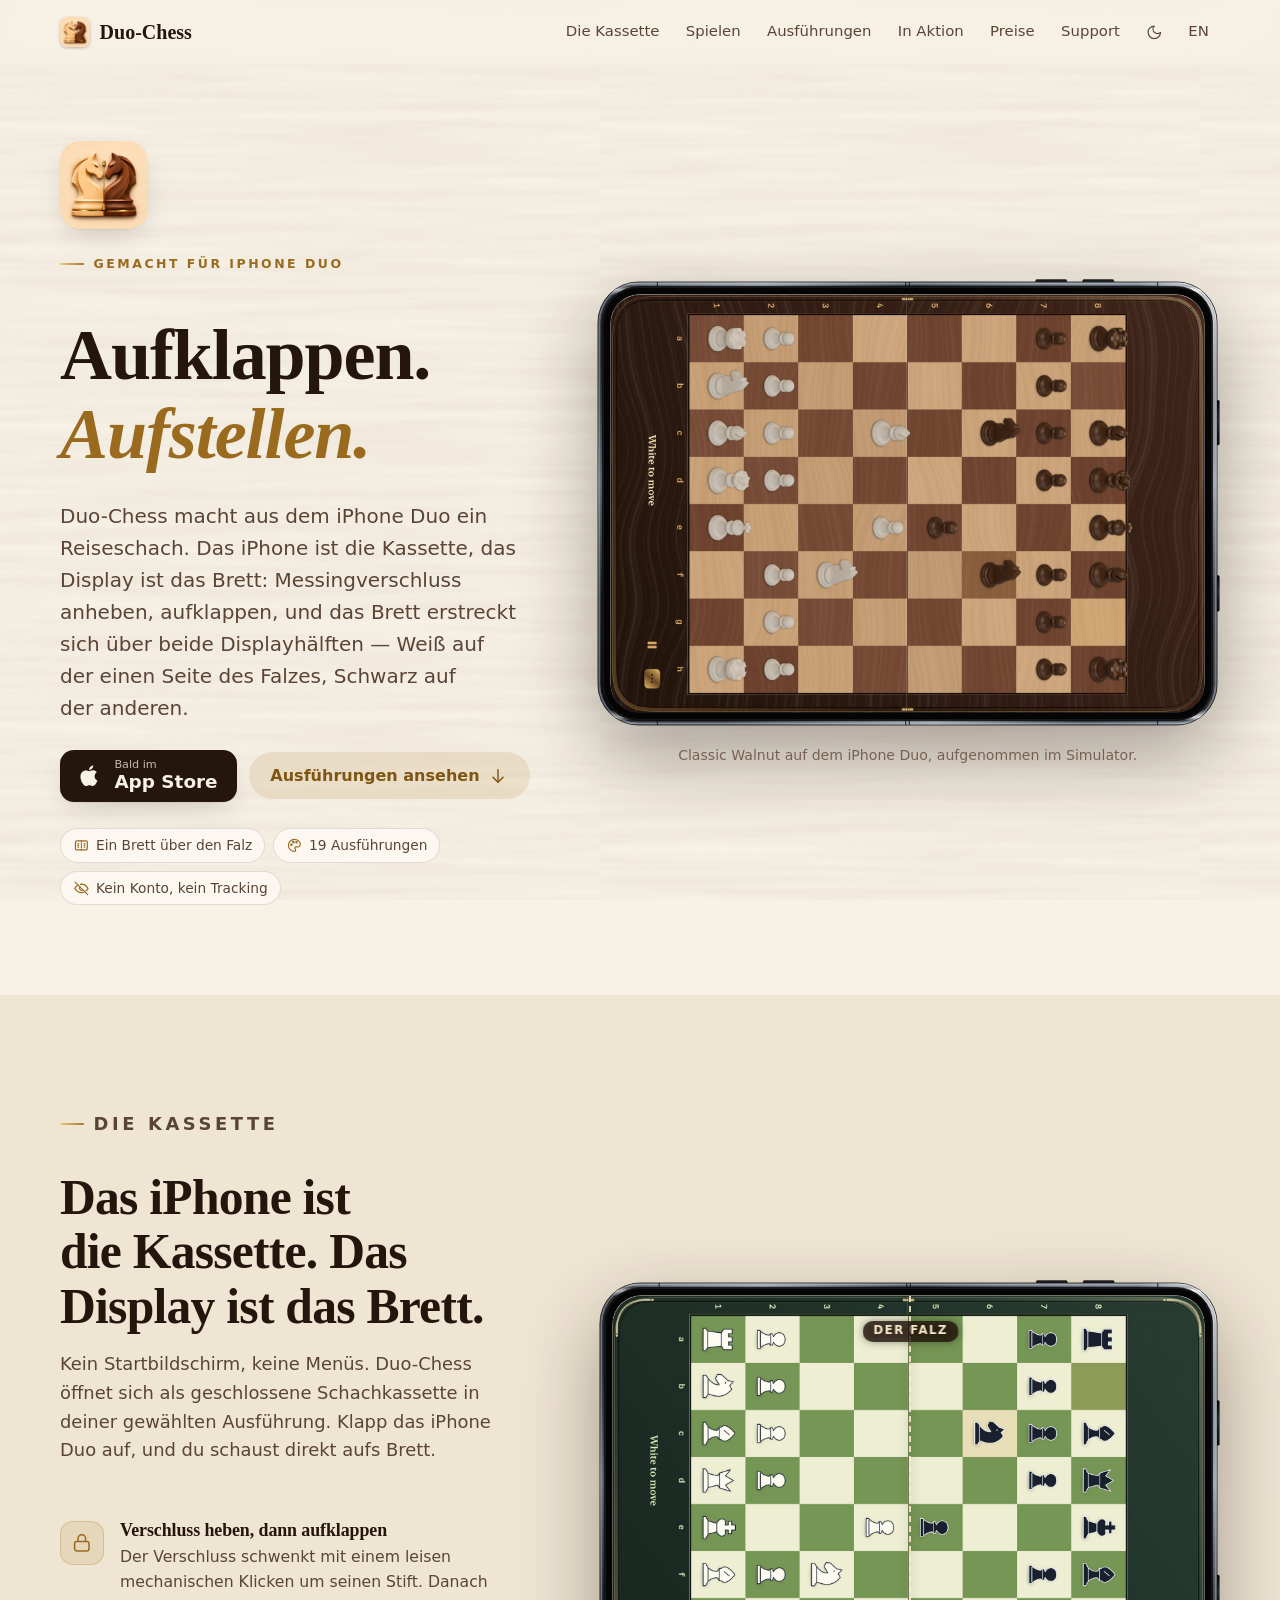
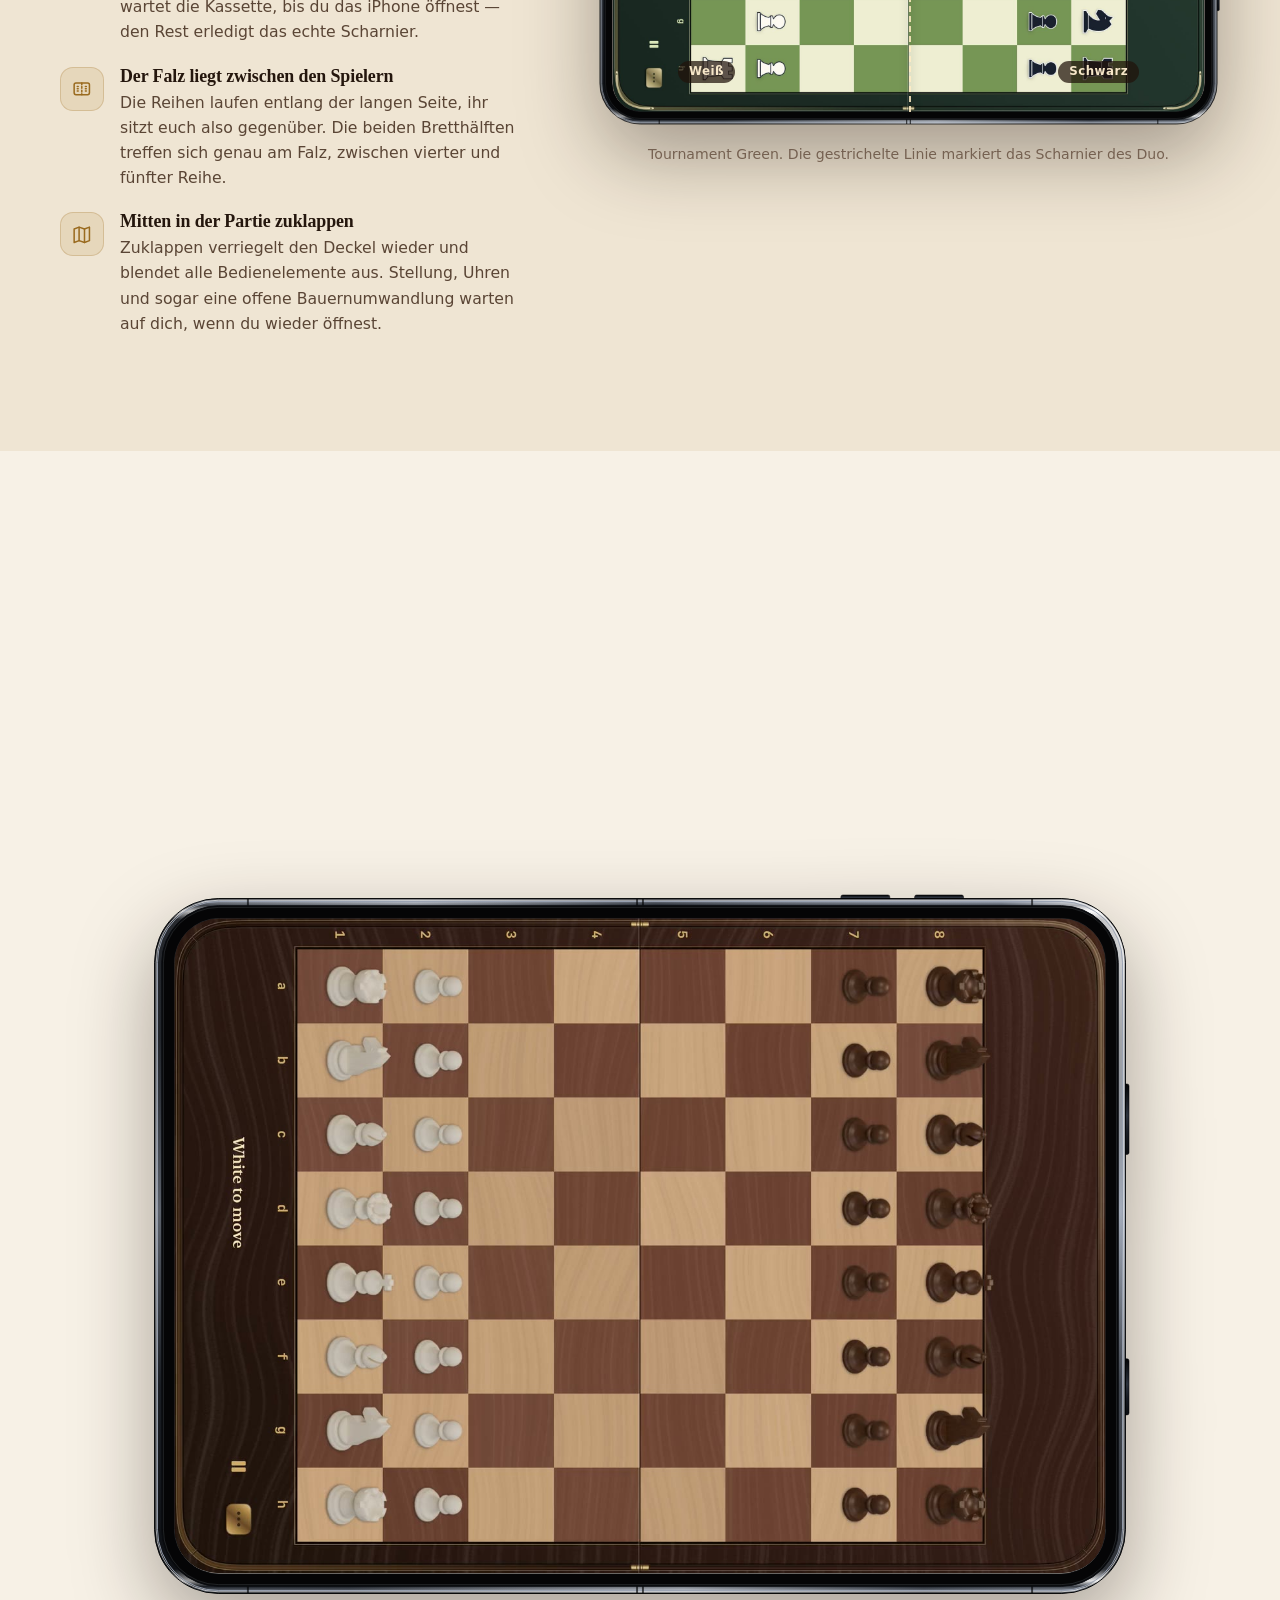
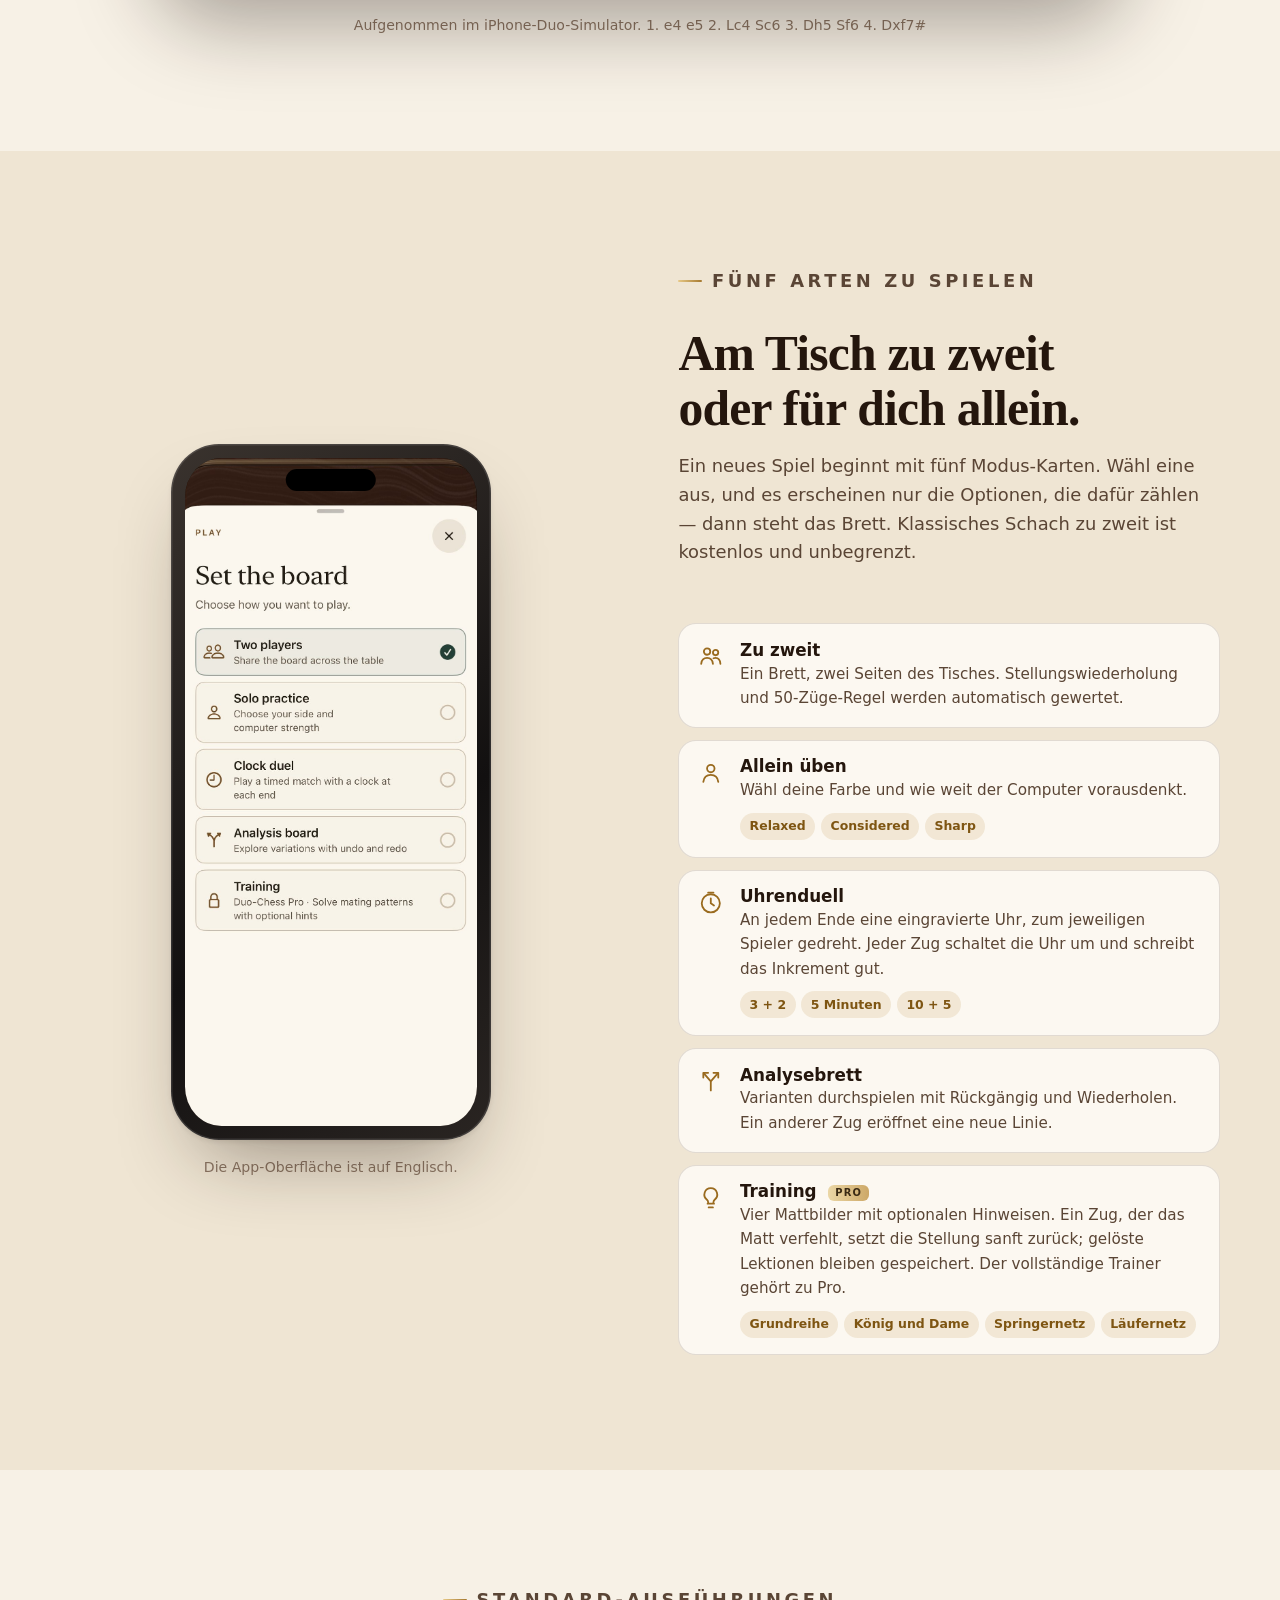
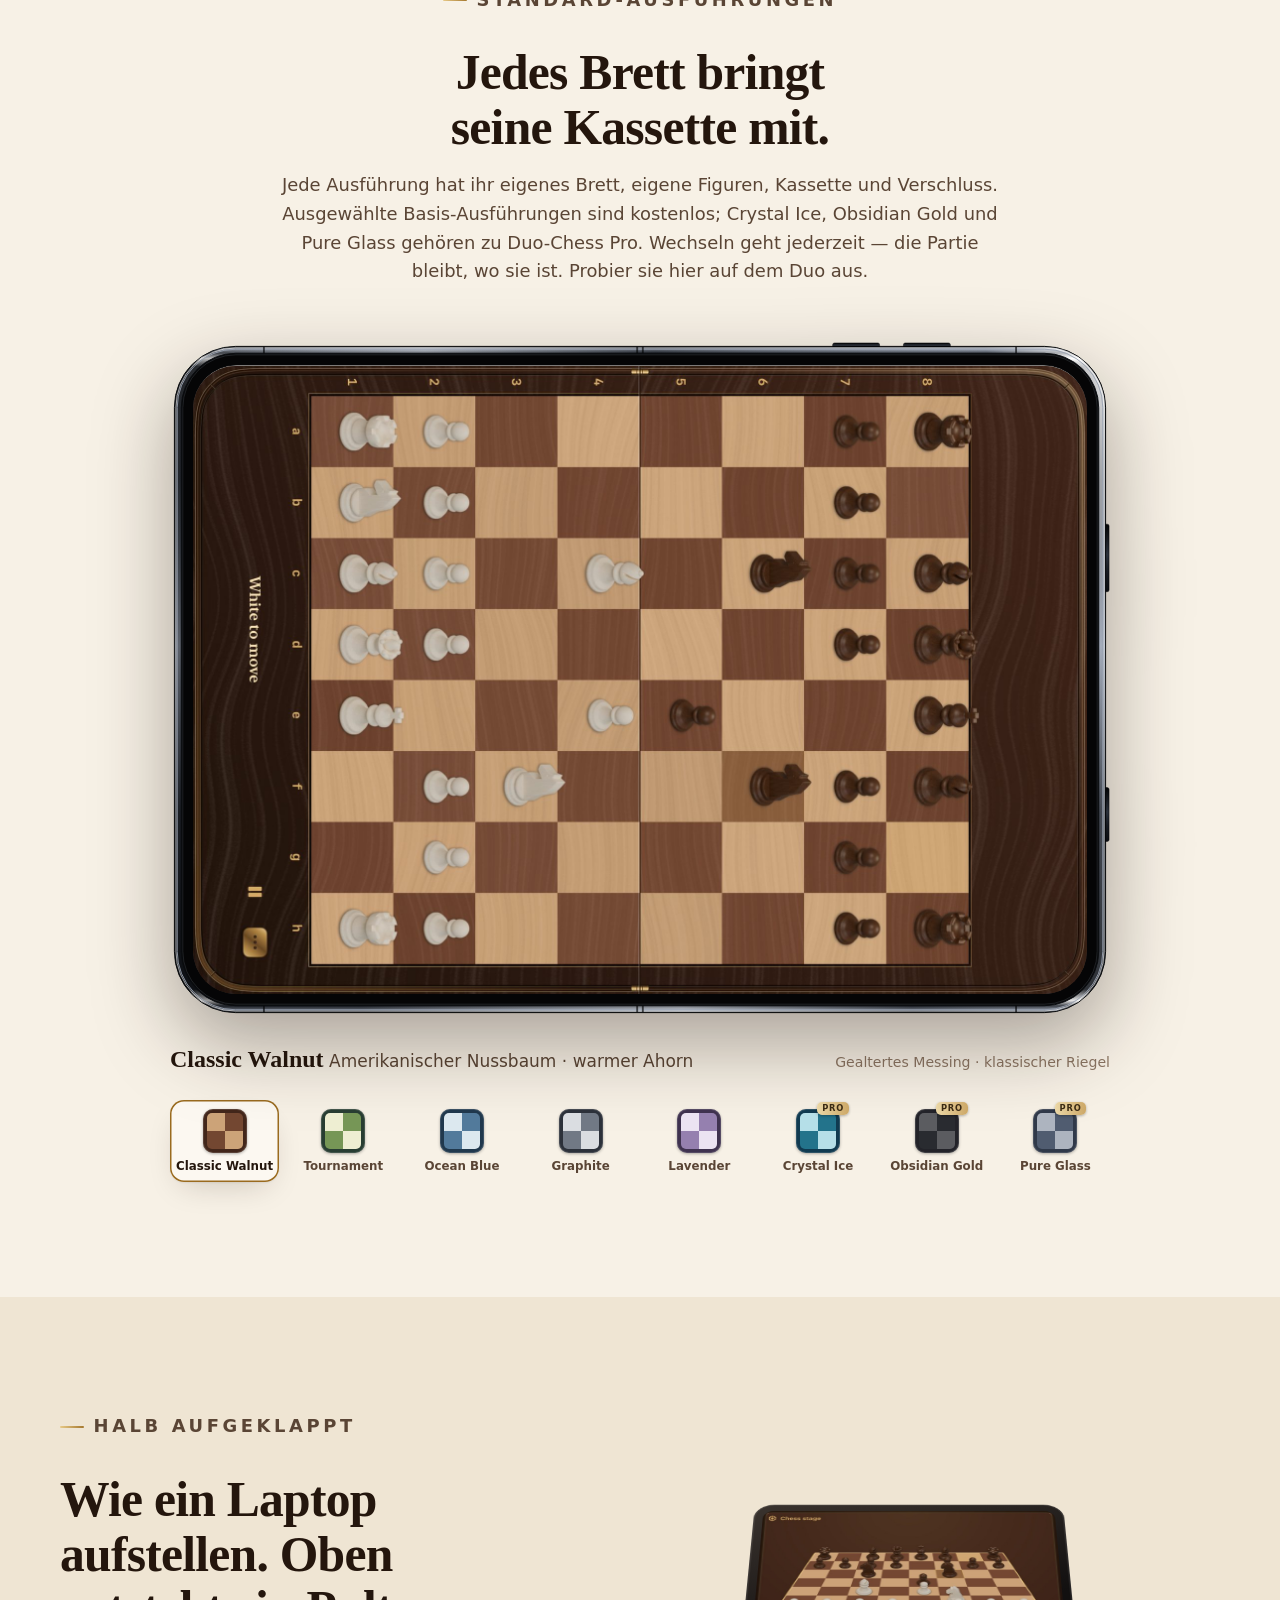
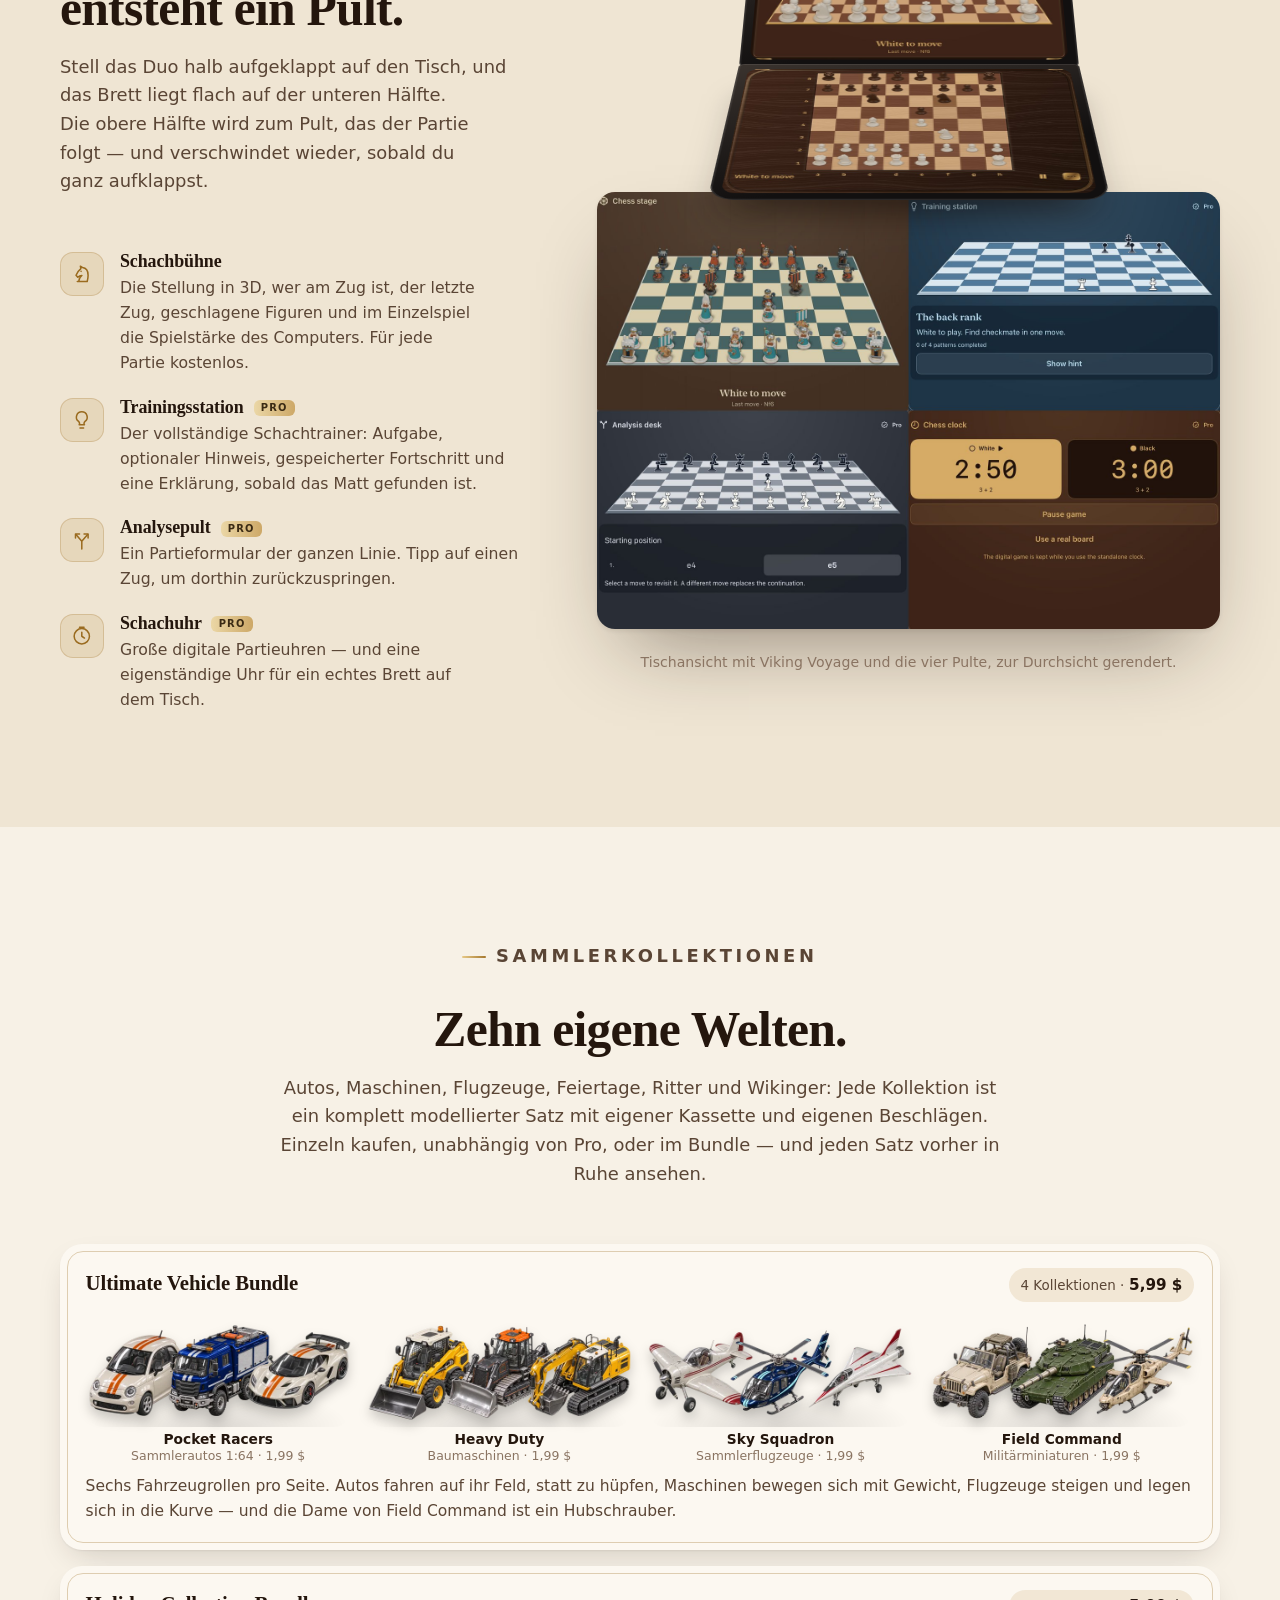
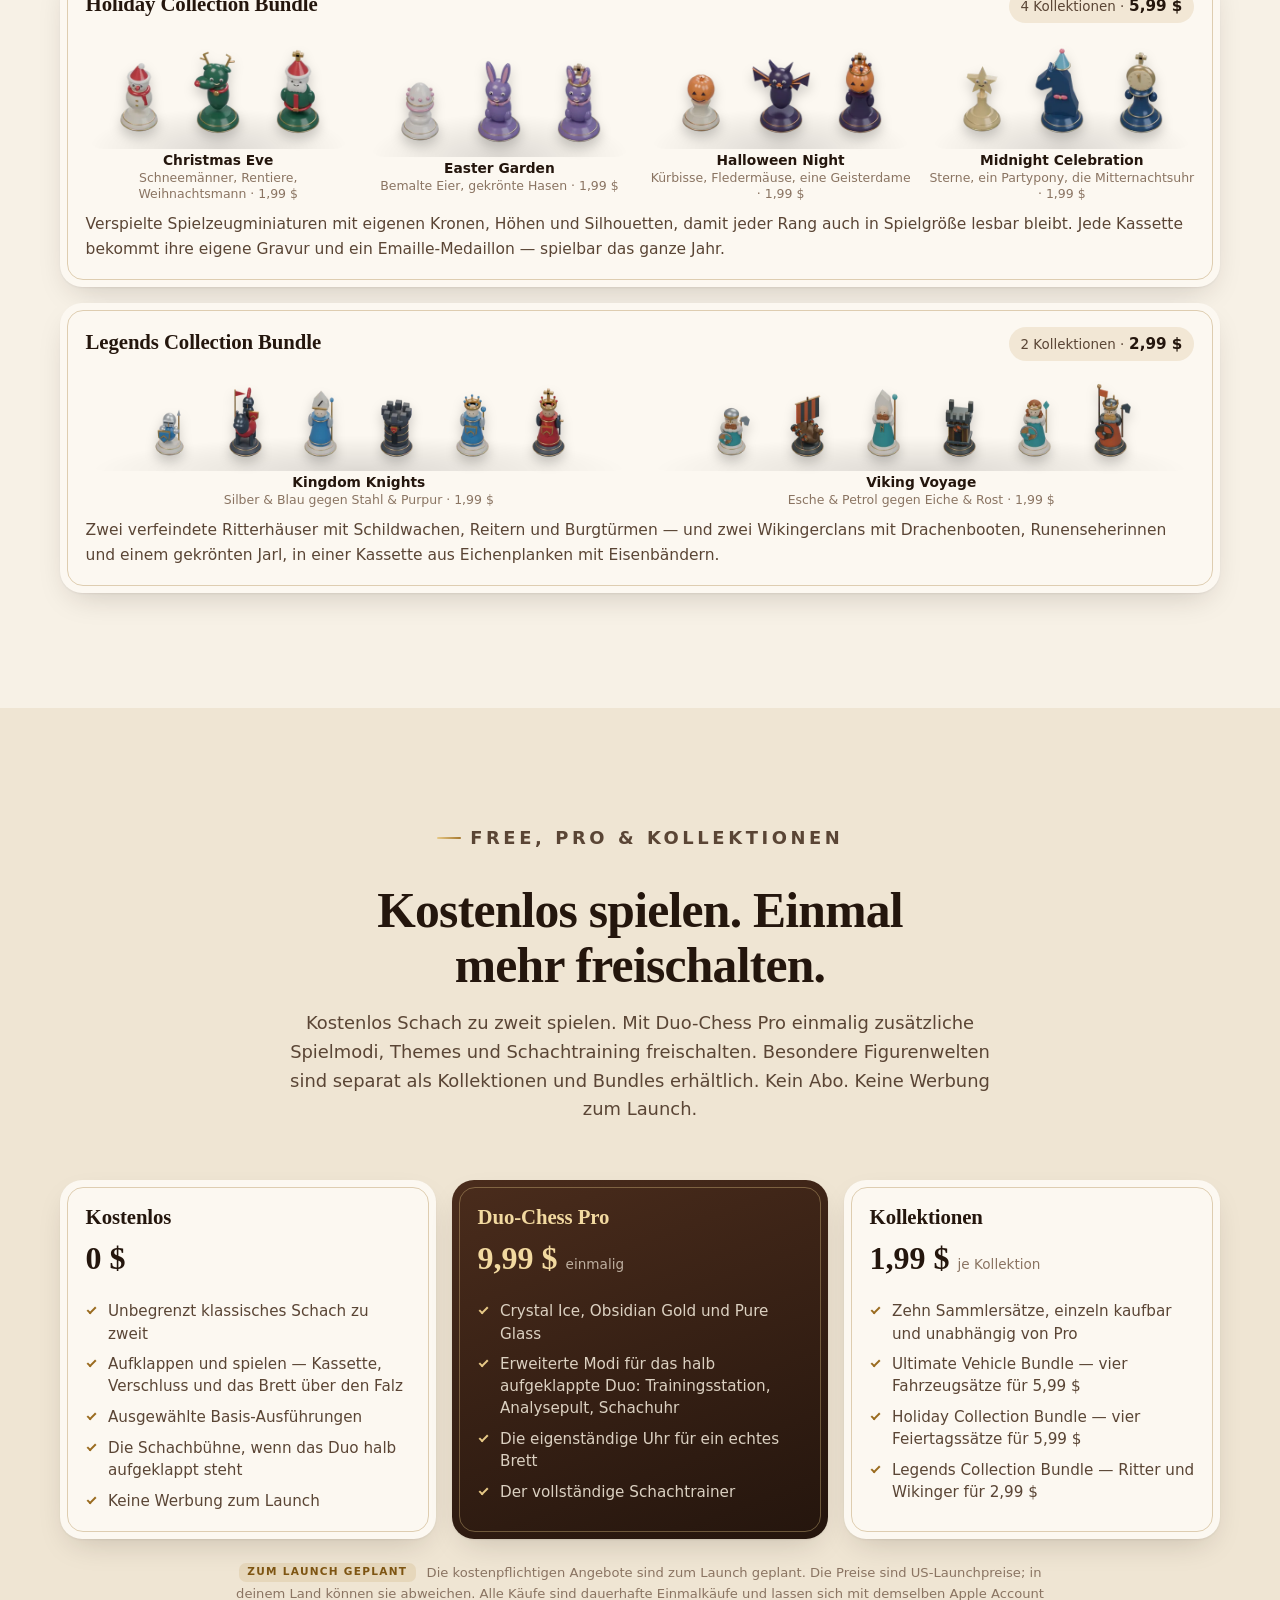
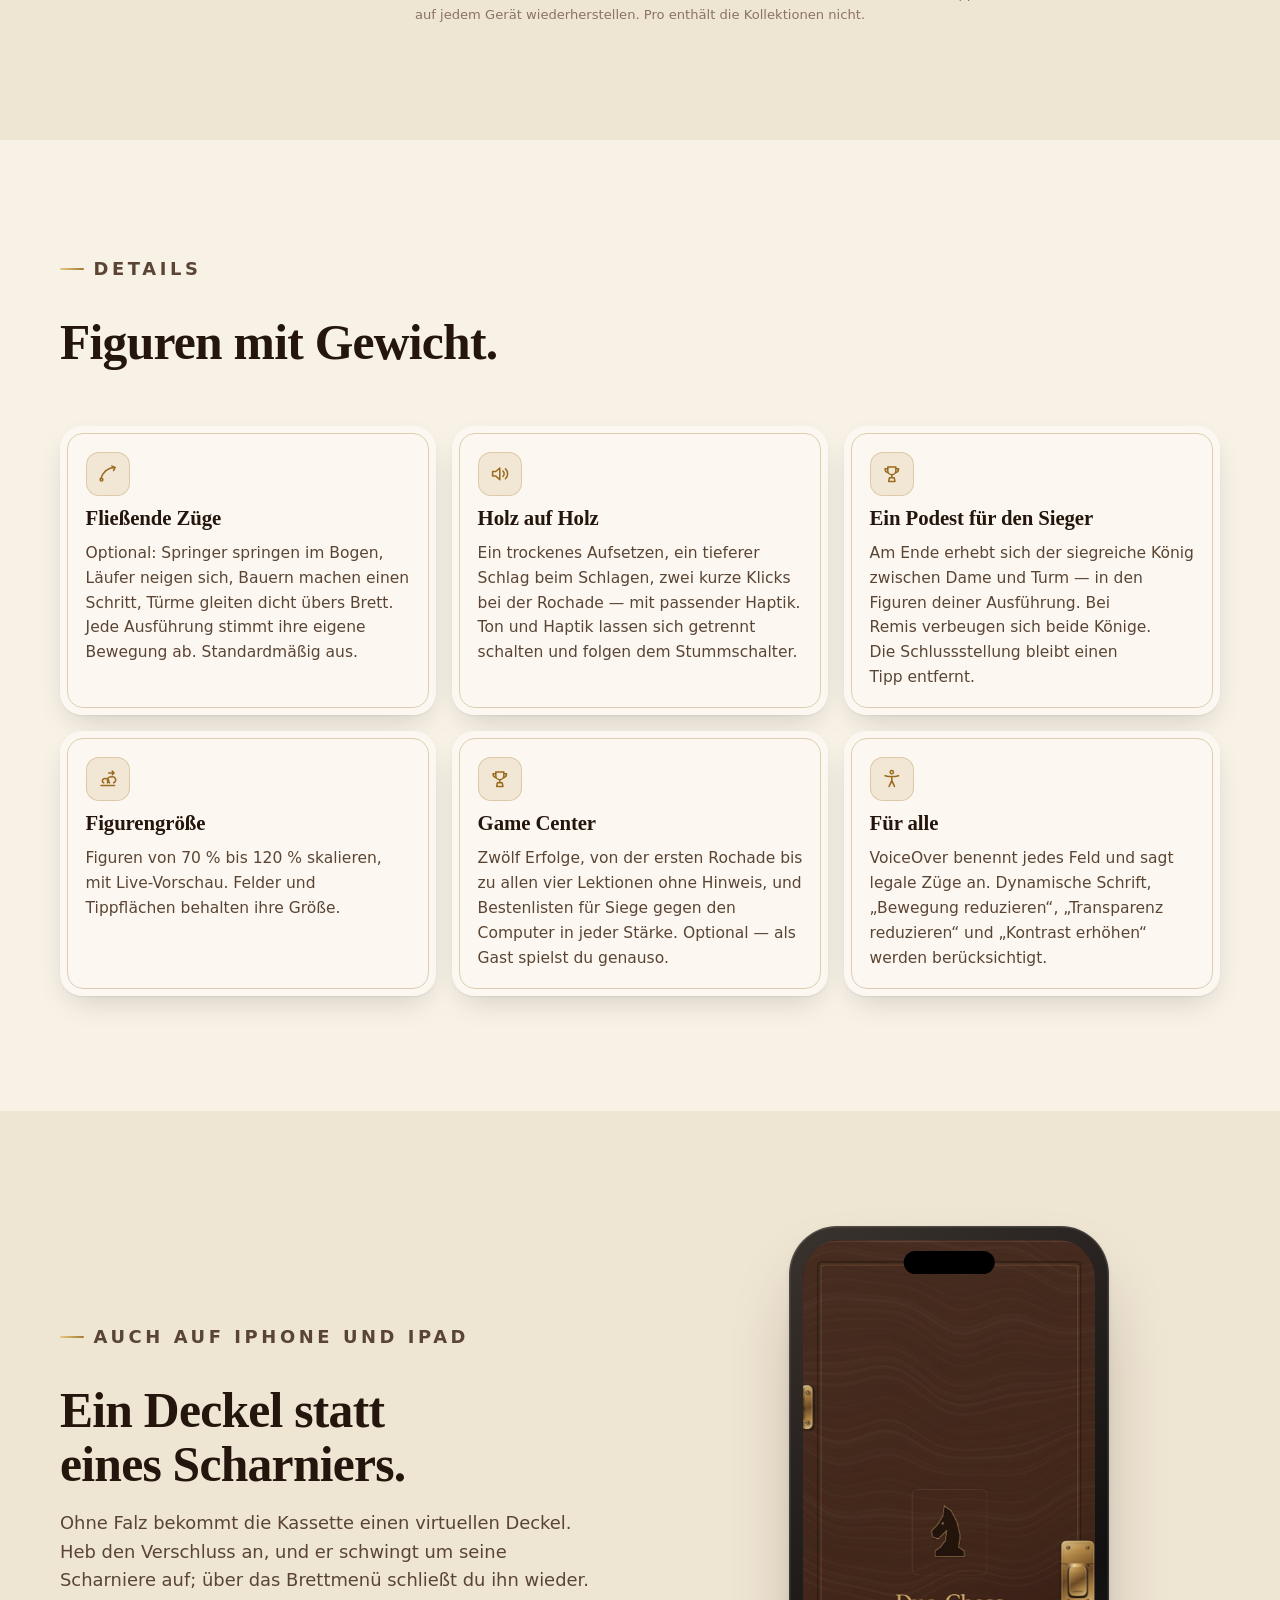
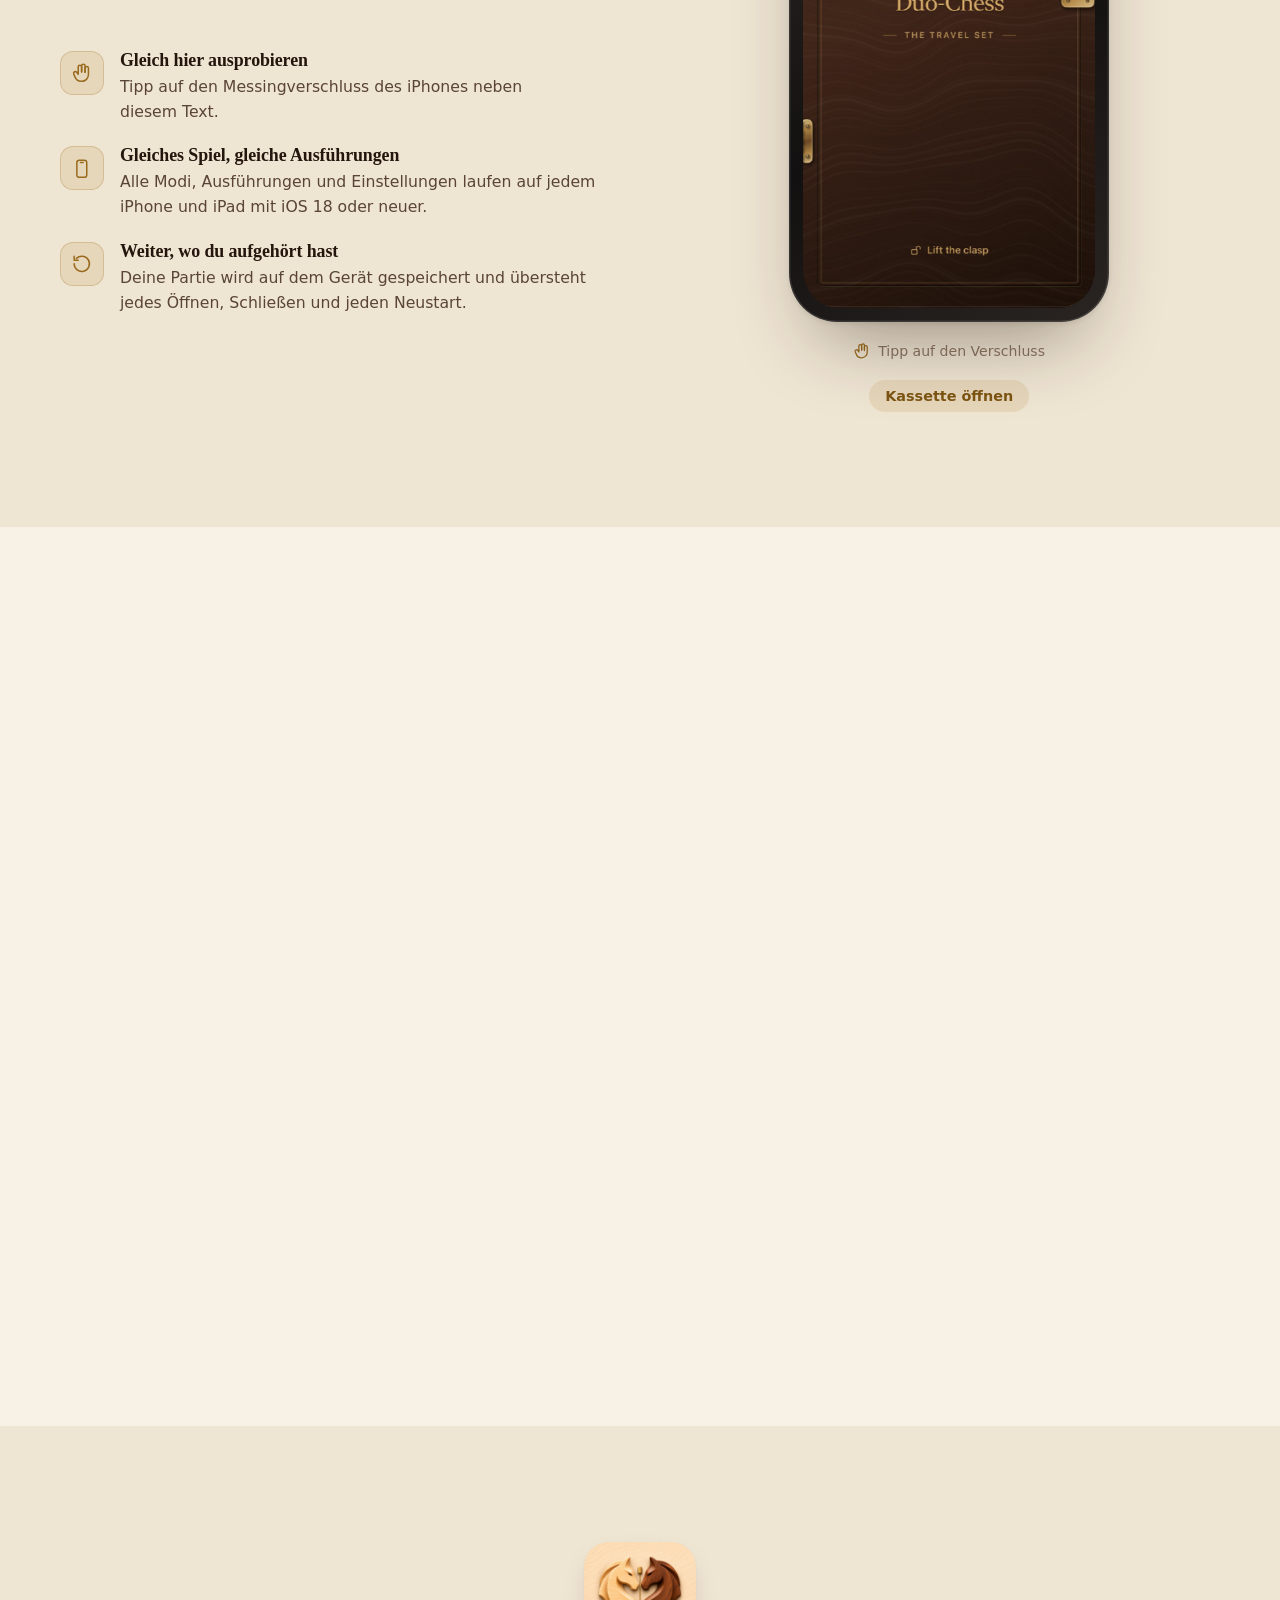
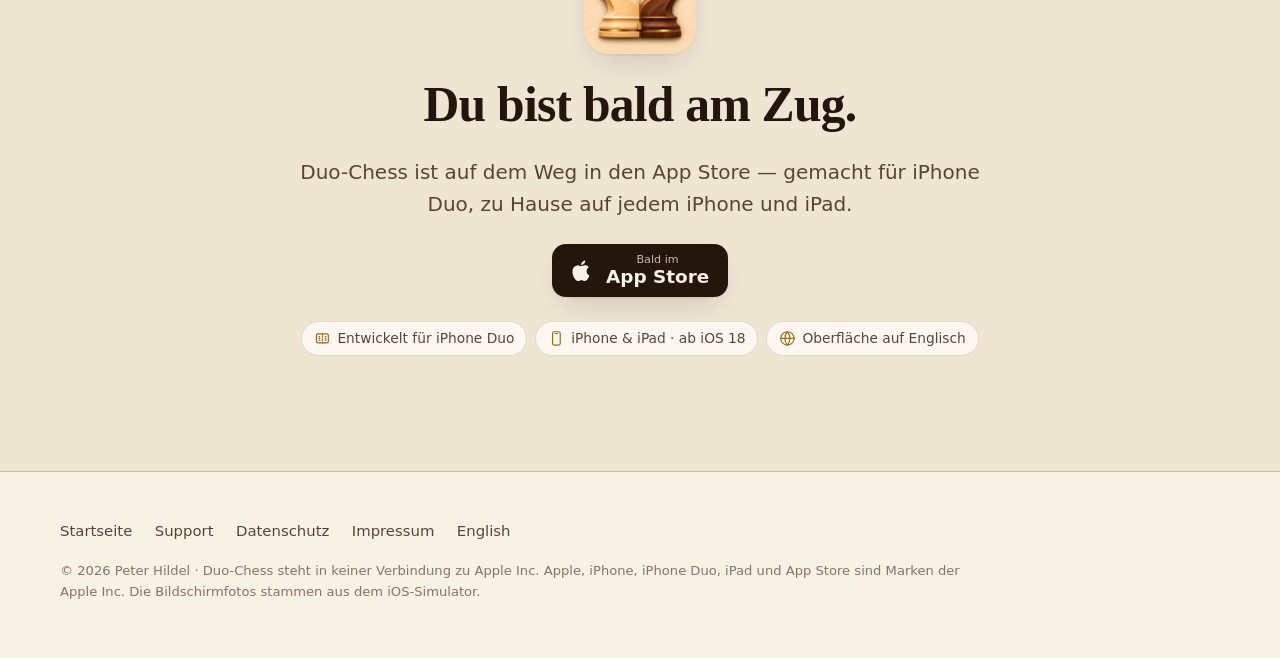
==== commit 7ed72e95: "Retake screenshots and game video from the current app The 3D pieces in the old shots and the design" ====
--- a/index-de.html
+++ b/index-de.html
@@ -29,7 +29,7 @@
       } catch (e) {}
     })();
   </script>
-  <link rel="stylesheet" href="assets/landing.css?v=3">
+  <link rel="stylesheet" href="assets/landing.css?v=4">
 </head>
 <body>
 <a class="skip" href="#main">Zum Inhalt springen</a>
@@ -321,7 +321,7 @@
           <div class="tt-half tt-top"></div>
           <div class="tt-half tt-bottom"></div>
         </div>
-        <img class="desks" src="assets/img/desks.jpg" alt="Die vier Pulte: Chess stage, Training station (Pro) mit „The back rank“, Analysis desk (Pro) mit Partieformular und Chess clock (Pro) mit zwei Uhren auf 3:00." width="1488" height="920" loading="lazy">
+        <img class="desks" src="assets/img/desks.jpg" alt="Die vier Pulte: Chess stage, Training station (Pro) mit „The back rank“, Analysis desk (Pro) mit Partieformular und Chess clock (Pro) mit zwei Uhren für 3 + 2, die weiße läuft schon." width="1488" height="1044" loading="lazy">
         <figcaption class="fig-note">Tischansicht mit Viking Voyage und die vier Pulte, zur Durchsicht gerendert.</figcaption>
       </figure>
     </div>
--- a/assets/landing.css
+++ b/assets/landing.css
@@ -410,7 +410,7 @@
 .tabletop-figure { margin: 0; display: grid; gap: 1.4rem; justify-items: center; }
 .tt { width: min(340px, 78vw); perspective: 1100px; perspective-origin: 50% 120%; margin: -4% 0 -22%; }
 .tt-half {
-  aspect-ratio: 750 / 667; border-radius: 22px; padding: 10px; background: linear-gradient(160deg, #3a332e, #121010 70%);
+  aspect-ratio: 750 / 533; border-radius: 22px; padding: 10px; background: linear-gradient(160deg, #3a332e, #121010 70%);
   box-shadow: inset 0 0 0 1.5px rgba(255, 255, 255, .1);
 }
 .tt-half::before {
